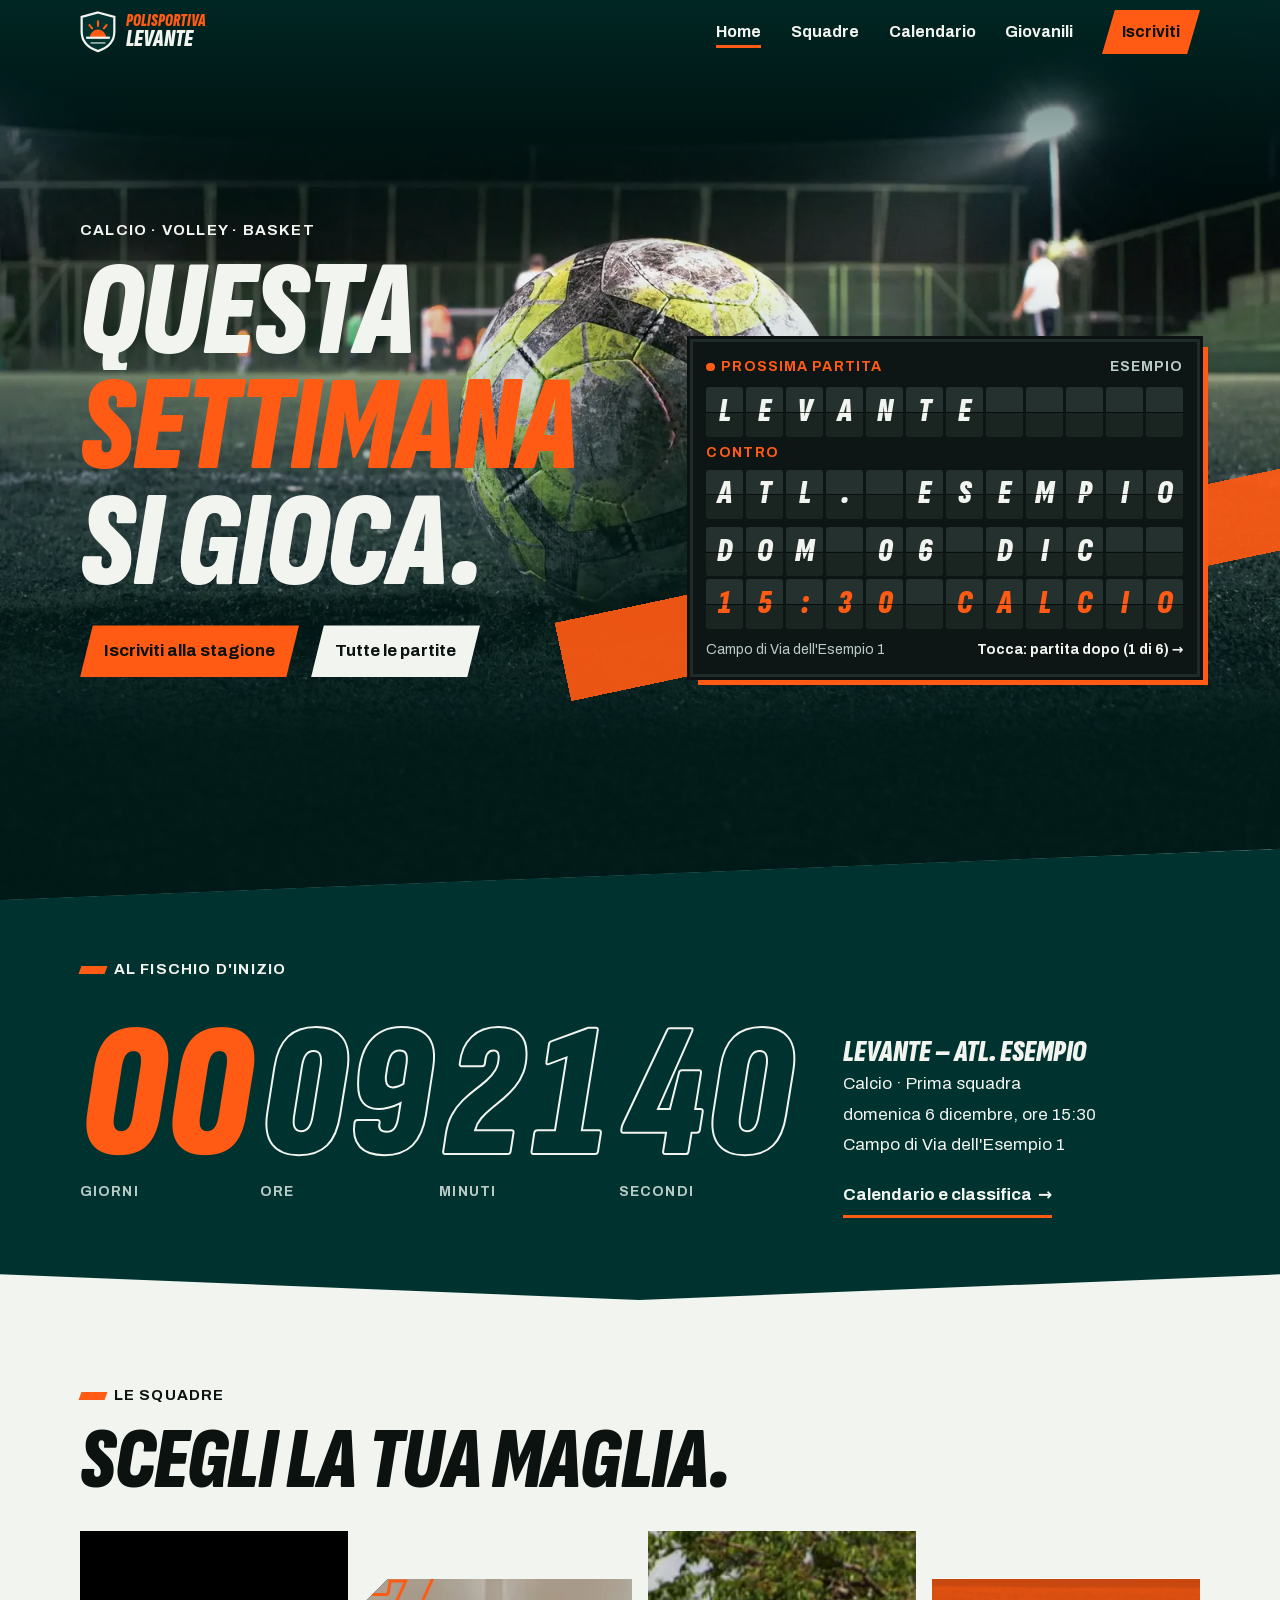
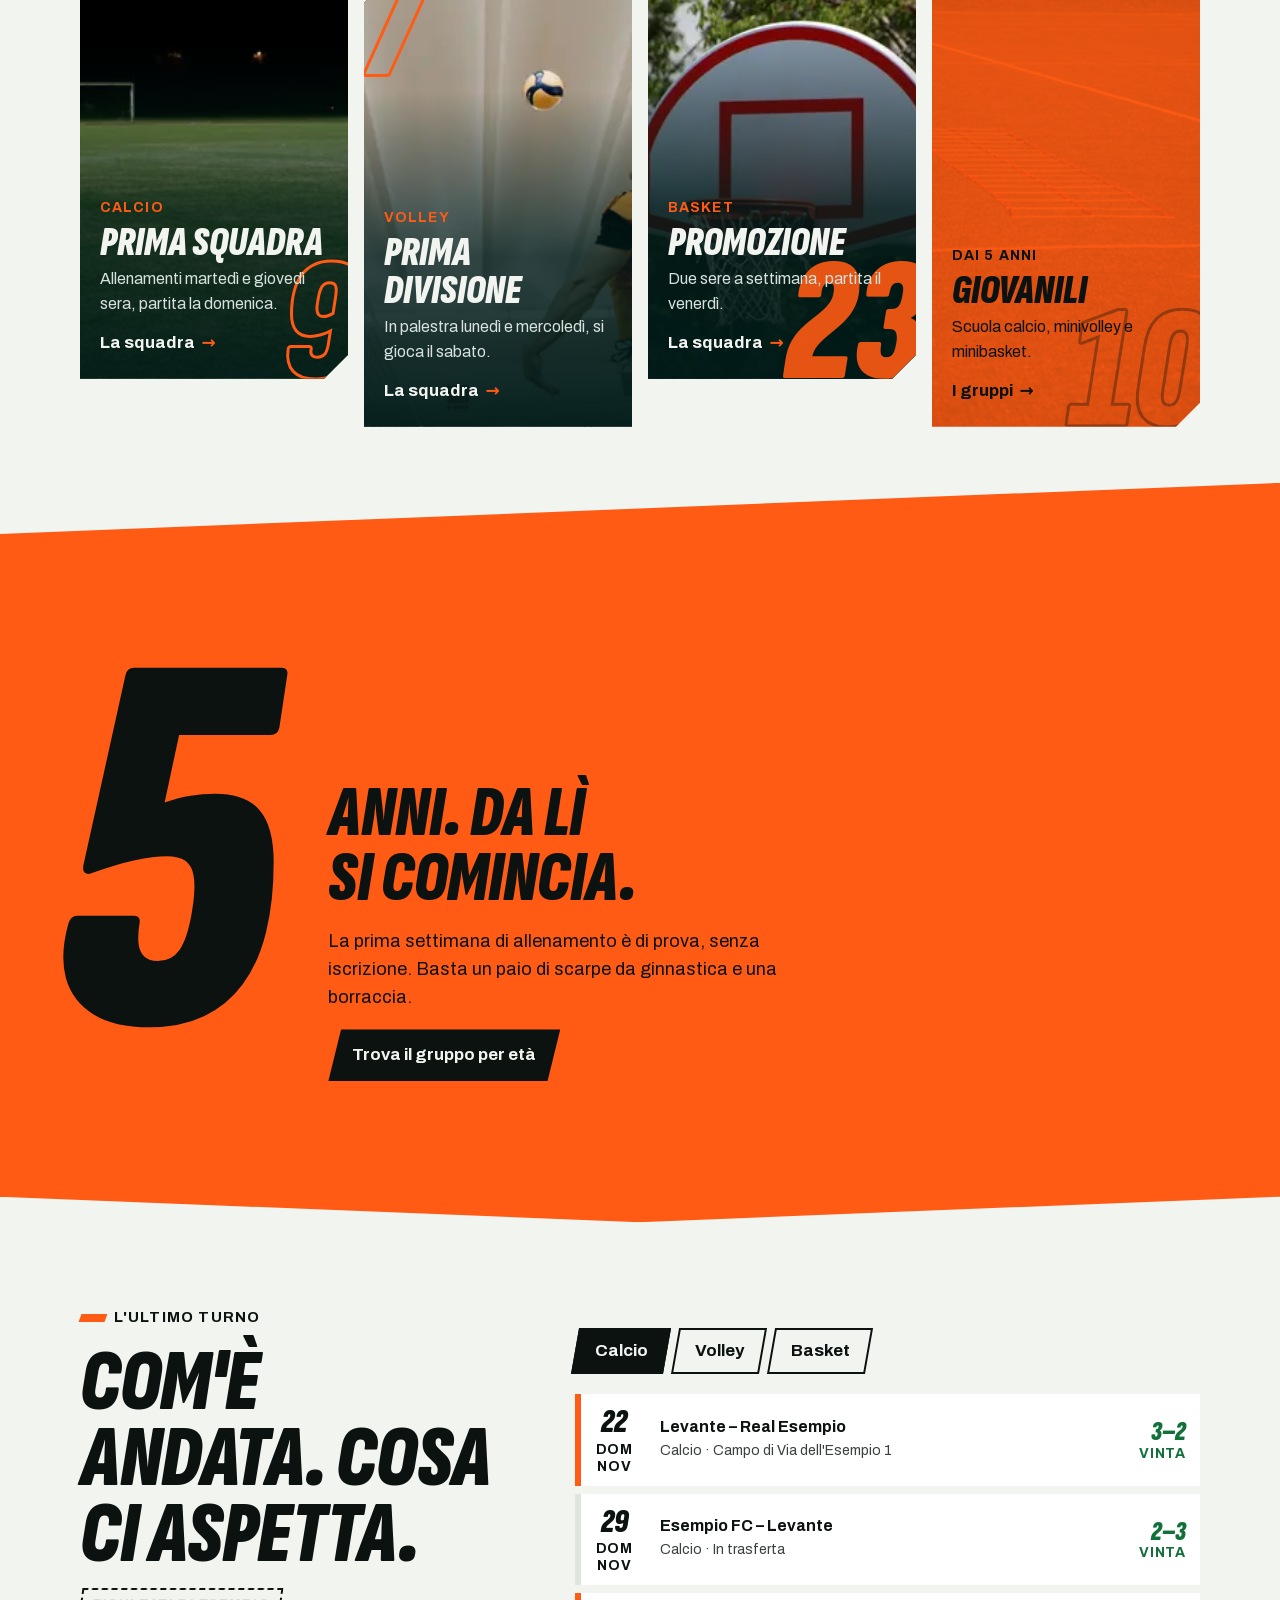
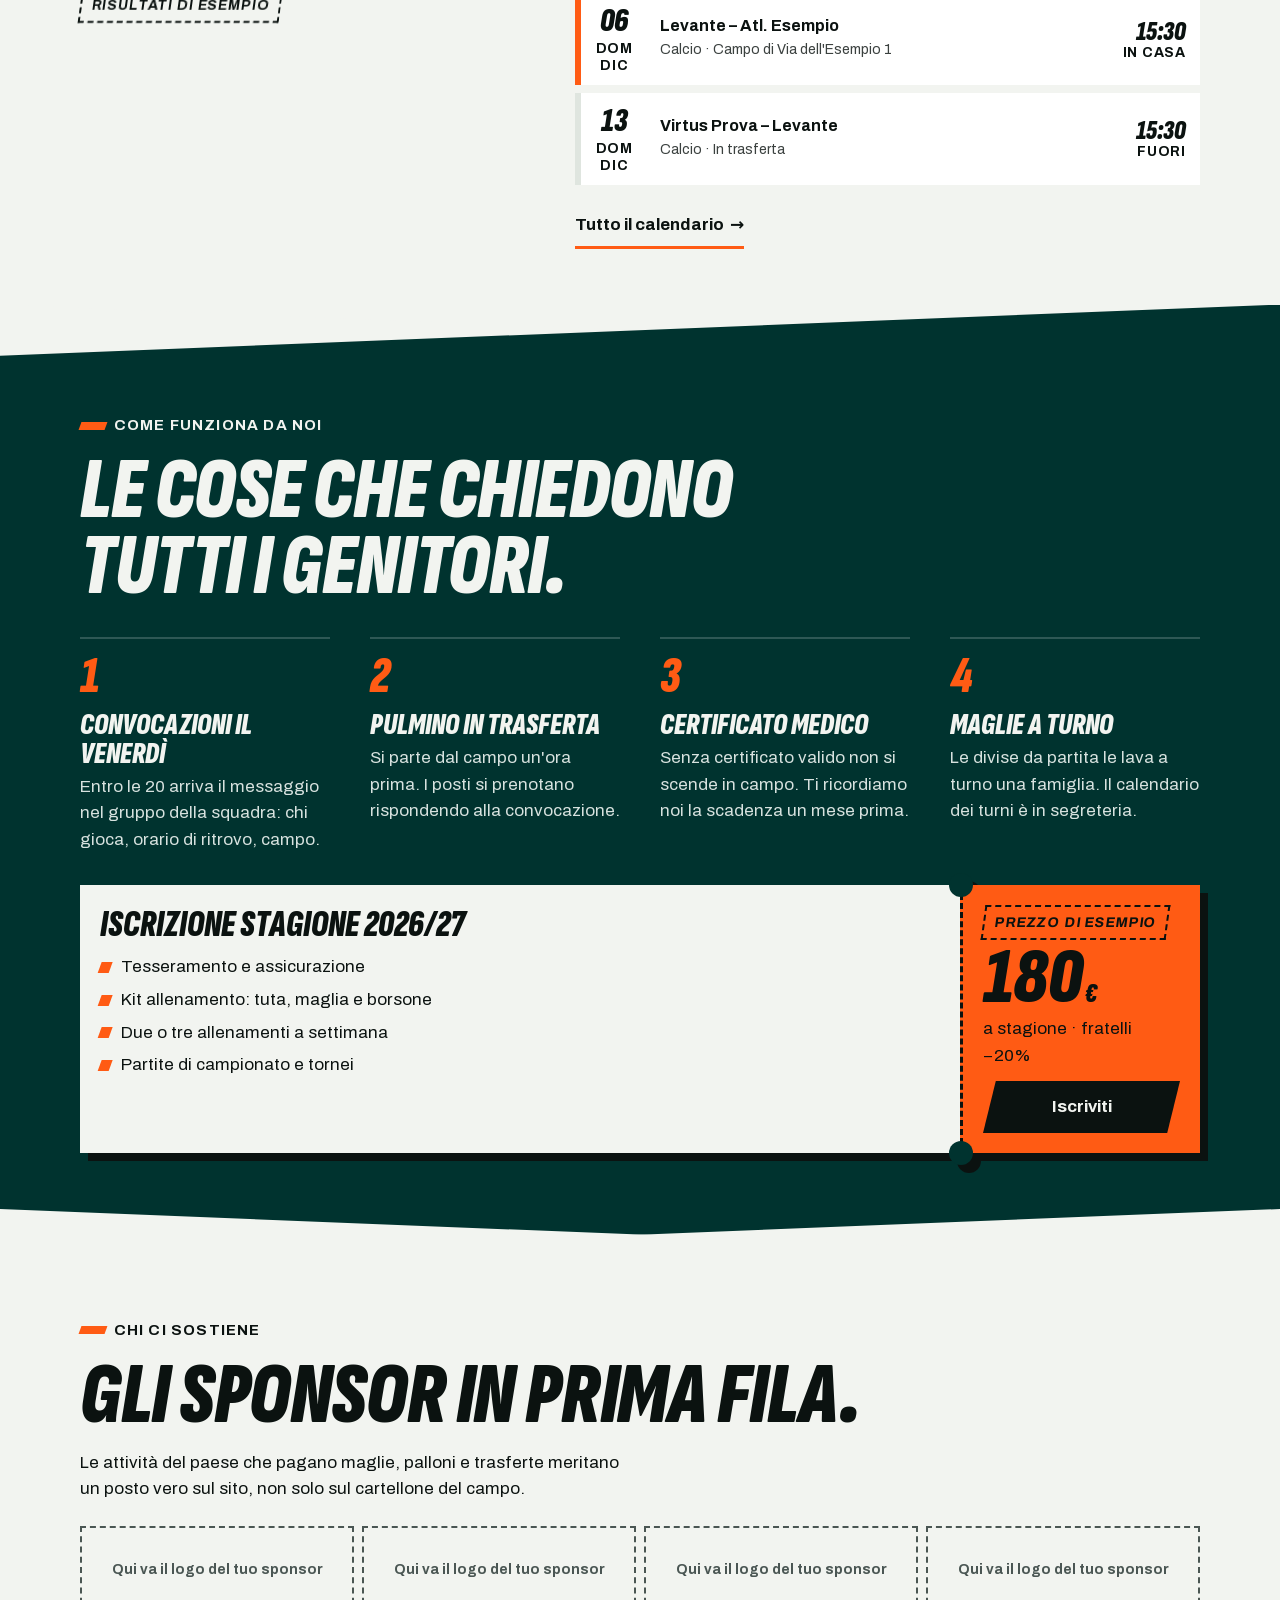
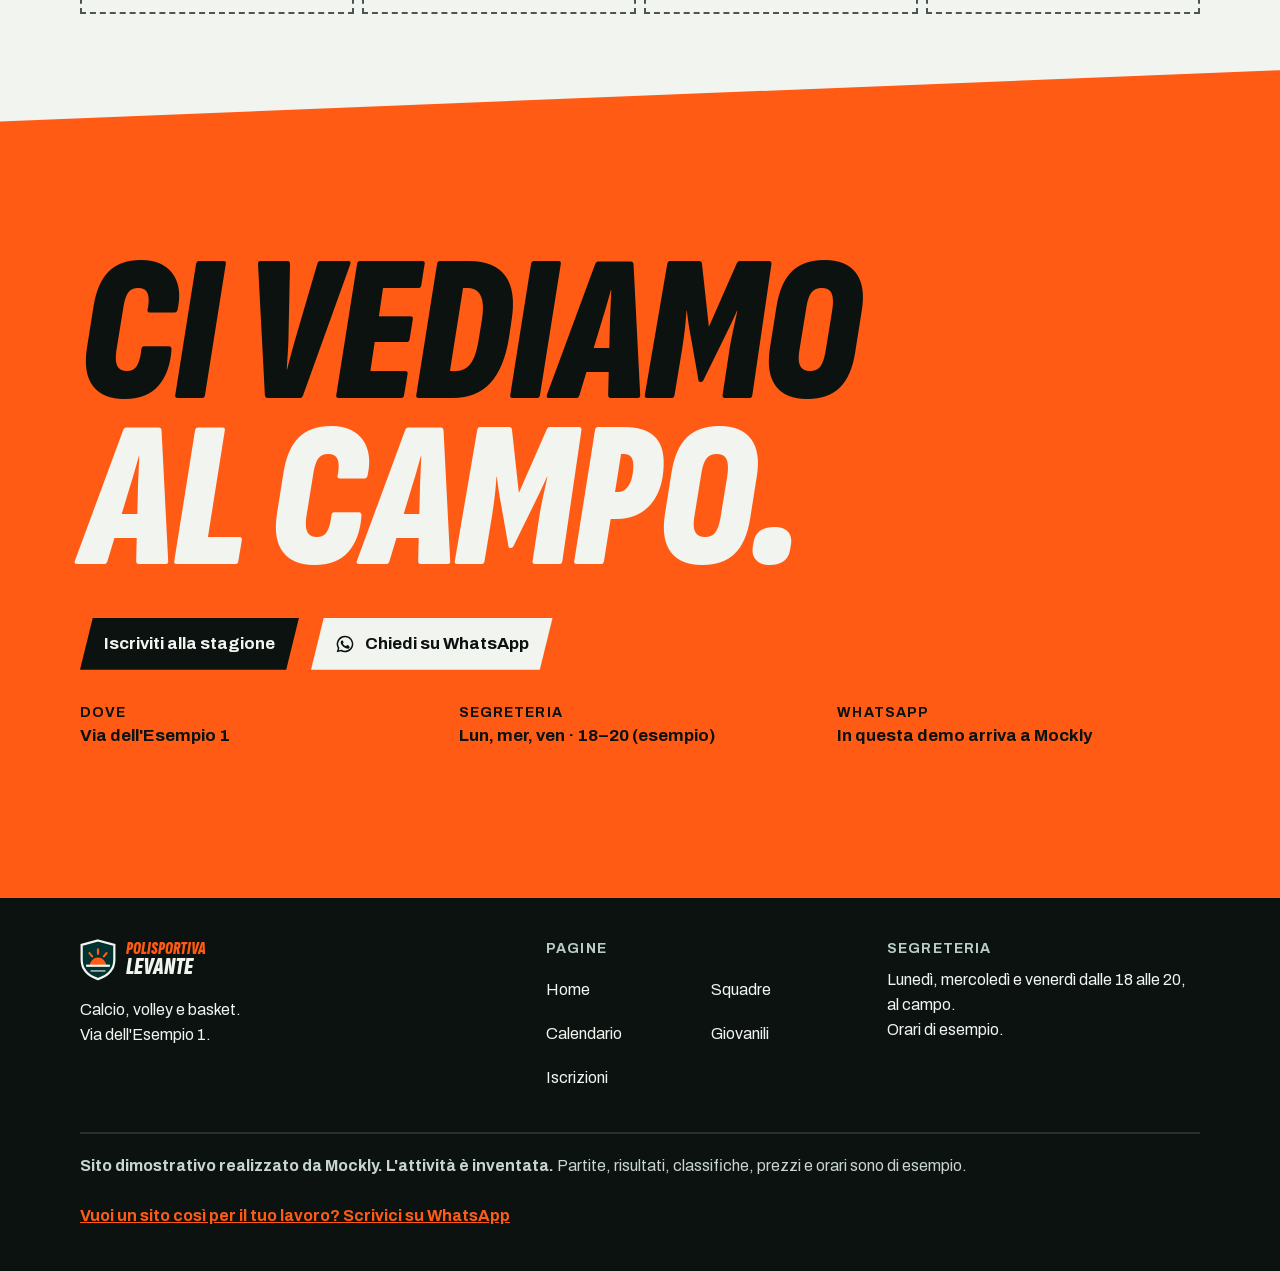
==== index.html @ 9b08e418 "Demo Polisportiva Levante: home, squadre, calendario, giovanili, iscrizioni Tabellone a palette con " ====
<!doctype html>
<html lang="it">
<head>
<meta charset="utf-8">
<meta name="viewport" content="width=device-width, initial-scale=1, viewport-fit=cover">
<title>Polisportiva Levante · Calcio, volley e basket (sito dimostrativo)</title>
<meta name="description" content="Sito dimostrativo di una polisportiva inventata: prossima partita, squadre, calendario, giovanili e iscrizioni online. Realizzato da Mockly.">
<meta name="theme-color" content="#00332f">
<meta property="og:type" content="website">
<meta property="og:locale" content="it_IT">
<meta property="og:site_name" content="Polisportiva Levante (sito dimostrativo)">
<meta property="og:title" content="Polisportiva Levante · Calcio, volley e basket (sito dimostrativo)">
<meta property="og:description" content="Sito dimostrativo di una polisportiva inventata: prossima partita, squadre, calendario, giovanili e iscrizioni online. Realizzato da Mockly.">
<meta property="og:image" content="assets/img/anteprima-social.jpg">
<meta property="og:image:width" content="1200">
<meta property="og:image:height" content="630">
<meta property="og:image:alt" content="Pallone sul campo di sera e il tabellone della prossima partita della Polisportiva Levante, società inventata">
<meta name="twitter:card" content="summary_large_image">
<link rel="icon" href="assets/icons/favicon.svg" type="image/svg+xml">
<link rel="icon" href="assets/icons/favicon-32.png" sizes="32x32" type="image/png">
<link rel="apple-touch-icon" href="assets/icons/apple-touch-icon.png">
<link rel="manifest" href="site.webmanifest">
<link rel="preload" href="assets/fonts/sofia-xcond-italic.woff2" as="font" type="font/woff2" crossorigin>
<link rel="preload" href="assets/fonts/archivo.woff2" as="font" type="font/woff2" crossorigin>
<link rel="preload" as="image" href="assets/img/palla-notte-800.webp" imagesrcset="assets/img/palla-notte-480.webp 480w, assets/img/palla-notte-800.webp 800w, assets/img/palla-notte-1200.webp 1200w, assets/img/palla-notte-1600.webp 1600w" imagesizes="100vw" fetchpriority="high">
<link rel="stylesheet" href="styles.css?v=16">
<script>document.documentElement.classList.add("js")</script>
</head>
<body>
<a class="salta" href="#contenuto">Vai al contenuto</a>
<header class="testata">
  <div class="contenitore testata__riga">
    <a class="marchio" href="index.html" aria-label="Polisportiva Levante, torna alla home"><svg viewBox="0 0 48 56" aria-hidden="true" focusable="false"><path d="M24 2 46 8v20c0 14-10 22-22 26C12 50 2 42 2 28V8Z" fill="#00332f" stroke="#f2f4f0" stroke-width="3"/><path d="M13 36a11 11 0 0 1 22 0Z" fill="#ff5b14"/><path d="M24 14v6M12.5 19l3.6 4.4M35.5 19l-3.6 4.4" stroke="#ff5b14" stroke-width="3" stroke-linecap="round"/><path d="M8 36h32" stroke="#f2f4f0" stroke-width="3"/><path d="M14 43h20" stroke="#f2f4f0" stroke-width="2.5" opacity=".6"/></svg><span><small>Polisportiva</small>Levante</span></a>
    <nav class="nav-pc" aria-label="Principale"><a href="index.html" aria-current="page">Home</a><a href="squadre.html">Squadre</a><a href="calendario.html">Calendario</a><a href="giovanili.html">Giovanili</a><a class="btn btn--arancio" href="iscrizioni.html">Iscriviti</a></nav>
    <button class="btn-menu" type="button" aria-expanded="false" aria-controls="menu">Menu<span aria-hidden="true"><i></i><i></i><i></i></span></button>
  </div>
</header>
<div class="velo" aria-hidden="true"></div>
<div class="menu su-scuro" id="menu" role="dialog" aria-modal="true" aria-label="Menu" aria-hidden="true" inert>
  <div class="menu__testa">
    <span class="marchio" aria-hidden="true"><svg viewBox="0 0 48 56" aria-hidden="true" focusable="false"><path d="M24 2 46 8v20c0 14-10 22-22 26C12 50 2 42 2 28V8Z" fill="#00332f" stroke="#f2f4f0" stroke-width="3"/><path d="M13 36a11 11 0 0 1 22 0Z" fill="#ff5b14"/><path d="M24 14v6M12.5 19l3.6 4.4M35.5 19l-3.6 4.4" stroke="#ff5b14" stroke-width="3" stroke-linecap="round"/><path d="M8 36h32" stroke="#f2f4f0" stroke-width="3"/><path d="M14 43h20" stroke="#f2f4f0" stroke-width="2.5" opacity=".6"/></svg></span>
    <button class="btn-chiudi" type="button" aria-label="Chiudi il menu"><svg viewBox="0 0 24 24" aria-hidden="true"><path d="M5 5l14 14M19 5 5 19" stroke="currentColor" stroke-width="3" stroke-linecap="square"/></svg></button>
  </div>
  <ul class="menu__lista"><li><a href="index.html" aria-current="page"><small>01</small>Home</a></li><li><a href="squadre.html"><small>02</small>Squadre</a></li><li><a href="calendario.html"><small>03</small>Calendario</a></li><li><a href="giovanili.html"><small>04</small>Giovanili</a></li><li><a href="iscrizioni.html"><small>05</small>Iscrizioni</a></li></ul>
  <div class="menu__piede">
    <a class="btn btn--arancio" href="iscrizioni.html">Iscriviti alla stagione</a>
    <p>Segreteria al campo: lun, mer e ven dalle 18 alle 20 (orari di esempio).</p>
  </div>
</div>
<main id="contenuto">
<section class="apertura" aria-labelledby="titolo-home">
  <div class="apertura__foto"><img src="assets/img/palla-notte-800.webp" srcset="assets/img/palla-notte-480.webp 480w, assets/img/palla-notte-800.webp 800w, assets/img/palla-notte-1200.webp 1200w, assets/img/palla-notte-1600.webp 1600w" sizes="100vw" width="1600" height="2400" alt="" fetchpriority="high"></div>
  <div class="apertura__nastro" aria-hidden="true"></div>
  <div class="contenitore apertura__griglia">
    <div>
      <p class="apertura__sport">Calcio · Volley · Basket</p>
      <h1 class="titolo" id="titolo-home"><span class="riga"><span>Questa</span></span><span class="riga"><span>settimana</span></span><span class="riga"><span>si gioca.</span></span></h1>
      <div class="apertura__azioni">
        <a class="btn btn--arancio" href="iscrizioni.html">Iscriviti alla stagione</a>
        <a class="btn btn--chiaro" href="calendario.html">Tutte le partite</a>
      </div>
    </div>
    <div>
      <button class="tabellone" type="button" data-tabellone aria-describedby="tab-aiuto">
        <span class="tabellone__testa"><span class="tabellone__spia">Prossima partita</span><span>Esempio</span></span>
        <span class="tabellone__riga" data-riga aria-hidden="true"></span>
        <span class="tabellone__riga--vs" aria-hidden="true">contro</span>
        <span class="tabellone__riga" data-riga aria-hidden="true"></span>
        <span class="tabellone__riga" data-riga aria-hidden="true" style="margin-top:.5rem"></span>
        <span class="tabellone__riga" data-riga data-arancio aria-hidden="true"></span>
        <span class="tabellone__piede"><span data-luogo>Campo di Via dell'Esempio 1</span><span class="tabellone__tocca" id="tab-aiuto">Tocca: partita dopo (<span data-indice>1 di 6</span>) →</span></span>
        <span class="visually-hidden" data-annuncio aria-live="polite"></span>
      </button>
    </div>
  </div>
</section>

<section class="fascia su-scuro conto" aria-labelledby="titolo-conto">
  <div class="contenitore conto__griglia">
    <div>
      <p class="occhiello entra">Al fischio d'inizio</p>
      <h2 class="visually-hidden" id="titolo-conto">Quanto manca alla partita</h2>
      <div class="conto__numeri entra" data-ritardo="1" data-conto role="timer" aria-live="off">
        <div><strong data-g>00</strong><span>giorni</span></div>
        <div><strong data-h>00</strong><span>ore</span></div>
        <div><strong data-m>00</strong><span>minuti</span></div>
        <div><strong data-s>00</strong><span>secondi</span></div>
      </div>
    </div>
    <div class="conto__dove entra" data-ritardo="2">
      <b data-sfida>Levante</b>
      <span data-sport-nome>Prima squadra</span>
      <span data-quando></span>
      <span data-luogo></span>
      <a class="link-freccia" href="calendario.html" style="margin-top:.75rem;justify-self:start">Calendario e classifica</a>
    </div>
  </div>
</section>

<section class="fascia fascia--al-contrario su-gesso" aria-labelledby="titolo-squadre">
  <div class="contenitore">
    <p class="occhiello entra">Le squadre</p>
    <h2 class="titolo h-sezione entra" id="titolo-squadre" data-ritardo="1">Scegli la tua maglia.</h2>
    <ul class="maglie">
      <li class="entra"><a class="maglia" href="squadre.html#calcio"><img src="assets/img/campo-notte-800.webp" srcset="assets/img/campo-notte-480.webp 480w, assets/img/campo-notte-800.webp 800w" sizes="(min-width: 64em) 25vw, (min-width: 48em) 50vw, 100vw" width="800" height="450" alt="" loading="lazy" decoding="async"><span class="maglia__numero" aria-hidden="true">9</span><span class="maglia__testo"><span class="maglia__sport">Calcio</span><h3>Prima squadra</h3><p>Allenamenti martedì e giovedì sera, partita la domenica.</p><span class="maglia__vai">La squadra</span></span></a></li>
      <li class="entra" data-ritardo="1"><a class="maglia" href="squadre.html#volley"><img src="assets/img/volley-800.webp" srcset="assets/img/volley-480.webp 480w, assets/img/volley-800.webp 800w" sizes="(min-width: 64em) 25vw, (min-width: 48em) 50vw, 100vw" width="800" height="534" alt="" loading="lazy" decoding="async"><span class="maglia__numero" aria-hidden="true">7</span><span class="maglia__testo"><span class="maglia__sport">Volley</span><h3>Prima divisione</h3><p>In palestra lunedì e mercoledì, si gioca il sabato.</p><span class="maglia__vai">La squadra</span></span></a></li>
      <li class="entra" data-ritardo="2"><a class="maglia" href="squadre.html#basket"><img src="assets/img/basket-800.webp" srcset="assets/img/basket-480.webp 480w, assets/img/basket-800.webp 800w" sizes="(min-width: 64em) 25vw, (min-width: 48em) 50vw, 100vw" width="800" height="534" alt="" loading="lazy" decoding="async"><span class="maglia__numero" aria-hidden="true">23</span><span class="maglia__testo"><span class="maglia__sport">Basket</span><h3>Promozione</h3><p>Due sere a settimana, partita il venerdì.</p><span class="maglia__vai">La squadra</span></span></a></li>
      <li class="entra" data-ritardo="3"><a class="maglia" href="giovanili.html"><img src="assets/img/coni-800.webp" srcset="assets/img/coni-480.webp 480w, assets/img/coni-800.webp 800w" sizes="(min-width: 64em) 25vw, (min-width: 48em) 50vw, 100vw" width="800" height="534" alt="" loading="lazy" decoding="async"><span class="maglia__numero" aria-hidden="true">10</span><span class="maglia__testo"><span class="maglia__sport">Dai 5 anni</span><h3>Giovanili</h3><p>Scuola calcio, minivolley e minibasket.</p><span class="maglia__vai">I gruppi</span></span></a></li>
    </ul>
  </div>
</section>

<section class="fascia su-arancio vuota" aria-labelledby="titolo-cinque">
  <div class="contenitore vuota__griglia">
    <p class="vuota__numero entra" aria-hidden="true">5</p>
    <div>
      <h2 class="vuota__testo entra" id="titolo-cinque" data-ritardo="1">Anni. Da lì si comincia.</h2>
      <p class="entra" data-ritardo="2" style="max-width:30rem;margin-top:1rem;font-size:1.125rem">La prima settimana di allenamento è di prova, senza iscrizione. Basta un paio di scarpe da ginnastica e una borraccia.</p>
      <a class="btn btn--scuro entra" data-ritardo="3" href="giovanili.html">Trova il gruppo per età</a>
    </div>
  </div>
</section>

<section class="fascia fascia--al-contrario su-gesso" aria-labelledby="titolo-turno" data-turno>
  <div class="contenitore turno__griglia">
    <div>
      <p class="occhiello entra">L'ultimo turno</p>
      <h2 class="titolo h-sezione entra" id="titolo-turno" data-ritardo="1">Com'è andata. Cosa ci aspetta.</h2>
      <p class="entra" data-ritardo="2" style="margin-top:1rem"><span class="esempio">Risultati di esempio</span></p>
    </div>
    <div>
      <div class="schede" role="group" aria-label="Scegli lo sport">
        <button class="scheda" type="button" data-sport="calcio" aria-pressed="true"><span>Calcio</span></button>
        <button class="scheda" type="button" data-sport="volley" aria-pressed="false"><span>Volley</span></button>
        <button class="scheda" type="button" data-sport="basket" aria-pressed="false"><span>Basket</span></button>
      </div>
      <ul class="partite" aria-live="polite"></ul>
      <a class="link-freccia" href="calendario.html" data-turno-link style="margin-top:1.25rem">Tutto il calendario</a>
    </div>
  </div>
</section>

<section class="fascia su-scuro" aria-labelledby="titolo-noi">
  <div class="contenitore">
    <p class="occhiello entra">Come funziona da noi</p>
    <h2 class="titolo h-sezione entra" id="titolo-noi" data-ritardo="1">Le cose che chiedono tutti i genitori.</h2>
    <ol class="lavagna">
      <li class="entra"><h3>Convocazioni il venerdì</h3><p>Entro le 20 arriva il messaggio nel gruppo della squadra: chi gioca, orario di ritrovo, campo.</p></li>
      <li class="entra" data-ritardo="1"><h3>Pulmino in trasferta</h3><p>Si parte dal campo un'ora prima. I posti si prenotano rispondendo alla convocazione.</p></li>
      <li class="entra" data-ritardo="2"><h3>Certificato medico</h3><p>Senza certificato valido non si scende in campo. Ti ricordiamo noi la scadenza un mese prima.</p></li>
      <li class="entra" data-ritardo="3"><h3>Maglie a turno</h3><p>Le divise da partita le lava a turno una famiglia. Il calendario dei turni è in segreteria.</p></li>
    </ol>
    <div class="biglietto entra">
      <div class="biglietto__corpo">
        <h3>Iscrizione stagione <span data-stagione>2026/27</span></h3>
        <ul>
          <li>Tesseramento e assicurazione</li>
          <li>Kit allenamento: tuta, maglia e borsone</li>
          <li>Due o tre allenamenti a settimana</li>
          <li>Partite di campionato e tornei</li>
        </ul>
      </div>
      <div class="biglietto__matrice">
        <span class="esempio" style="justify-self:start">Prezzo di esempio</span>
        <span class="biglietto__prezzo">180<small> €</small></span>
        <span>a stagione · fratelli −20%</span>
        <a class="btn btn--scuro" href="iscrizioni.html" style="margin-top:.5rem">Iscriviti</a>
      </div>
    </div>
  </div>
</section>

<section class="fascia fascia--al-contrario su-gesso" aria-labelledby="titolo-sponsor">
  <div class="contenitore">
    <p class="occhiello entra">Chi ci sostiene</p>
    <h2 class="titolo h-sezione entra" id="titolo-sponsor" data-ritardo="1">Gli sponsor in prima fila.</h2>
    <p class="entra" data-ritardo="2" style="max-width:34rem;margin-top:1rem">Le attività del paese che pagano maglie, palloni e trasferte meritano un posto vero sul sito, non solo sul cartellone del campo.</p>
    <div class="sponsor entra" data-ritardo="3">
      <div>Qui va il logo del tuo sponsor</div><div>Qui va il logo del tuo sponsor</div><div>Qui va il logo del tuo sponsor</div><div>Qui va il logo del tuo sponsor</div>
    </div>
  </div>
</section>

<section class="fascia fascia--fine su-arancio finale" aria-labelledby="titolo-finale">

  <div class="contenitore">
    <h2 class="titolo finale__titolo entra" id="titolo-finale"><span>Ci vediamo</span><span>al campo.</span></h2>
    <div class="entra" data-ritardo="1" style="margin-top:2rem;display:flex;flex-wrap:wrap;gap:.75rem">
      <a class="btn btn--scuro" href="iscrizioni.html">Iscriviti alla stagione</a>
      <a class="btn btn--chiaro" data-wa-testo="Ciao, ho visto il sito di prova della Polisportiva Levante (demo Mockly) e vorrei qualche informazione." href="https://wa.me/393517578080"><svg viewBox="0 0 24 24" aria-hidden="true" focusable="false"><path fill="currentColor" d="M12 2a10 10 0 0 0-8.6 15.1L2 22l5-1.3A10 10 0 1 0 12 2Zm0 18.2a8.2 8.2 0 0 1-4.2-1.2l-.3-.2-3 .8.8-2.9-.2-.3A8.2 8.2 0 1 1 12 20.2Zm4.5-6.1c-.2-.1-1.5-.7-1.7-.8-.2-.1-.4-.1-.6.1l-.8 1c-.1.2-.3.2-.5.1a6.7 6.7 0 0 1-3.3-2.9c-.3-.4.2-.4.7-1.3.1-.2 0-.3 0-.4l-.8-1.8c-.2-.5-.4-.4-.6-.4h-.5a1 1 0 0 0-.7.3 3 3 0 0 0-.9 2.2 5.2 5.2 0 0 0 1.1 2.7 11.8 11.8 0 0 0 4.5 4c1.7.7 2.4.8 3.2.7.5-.1 1.5-.6 1.8-1.2.2-.6.2-1.1.1-1.2l-.4-.2Z"/></svg>Chiedi su WhatsApp</a>
    </div>
    <dl class="finale__info entra" data-ritardo="2">
      <div><dt>Dove</dt><dd>Via dell'Esempio 1</dd></div>
      <div><dt>Segreteria</dt><dd>Lun, mer, ven · 18–20 (esempio)</dd></div>
      <div><dt>WhatsApp</dt><dd>In questa demo arriva a Mockly</dd></div>
    </dl>
  </div>
</section>
</main>
<div class="barra">
  <a class="barra__partita" href="calendario.html"><small data-barra-fra>Prossima partita</small><strong data-barra-partita>Calendario</strong></a>
  <a class="btn btn--arancio" href="iscrizioni.html">Iscriviti</a>
</div>
<footer class="piede">
  <div class="contenitore">
    <div class="piede__griglia">
      <div>
        <span class="marchio"><svg viewBox="0 0 48 56" aria-hidden="true" focusable="false"><path d="M24 2 46 8v20c0 14-10 22-22 26C12 50 2 42 2 28V8Z" fill="#00332f" stroke="#f2f4f0" stroke-width="3"/><path d="M13 36a11 11 0 0 1 22 0Z" fill="#ff5b14"/><path d="M24 14v6M12.5 19l3.6 4.4M35.5 19l-3.6 4.4" stroke="#ff5b14" stroke-width="3" stroke-linecap="round"/><path d="M8 36h32" stroke="#f2f4f0" stroke-width="3"/><path d="M14 43h20" stroke="#f2f4f0" stroke-width="2.5" opacity=".6"/></svg><span><small>Polisportiva</small>Levante</span></span>
        <p style="margin-top:1rem">Calcio, volley e basket.<br>Via dell'Esempio 1.</p>
      </div>
      <nav aria-label="Pagine del sito"><h2>Pagine</h2><ul class="piede__lista"><li><a href="index.html">Home</a></li><li><a href="squadre.html">Squadre</a></li><li><a href="calendario.html">Calendario</a></li><li><a href="giovanili.html">Giovanili</a></li><li><a href="iscrizioni.html">Iscrizioni</a></li></ul></nav>
      <div><h2>Segreteria</h2><p>Lunedì, mercoledì e venerdì dalle 18 alle 20, al campo.<br>Orari di esempio.</p></div>
    </div>
    <div class="piede__demo">
      <p><strong>Sito dimostrativo realizzato da Mockly. L'attività è inventata.</strong> Partite, risultati, classifiche, prezzi e orari sono di esempio.</p>
      <a data-wa-testo="Ciao Mockly, ho visto la demo della Polisportiva Levante. Vorrei un sito così per la mia società." href="https://wa.me/393517578080">Vuoi un sito così per il tuo lavoro? Scrivici su WhatsApp</a>
    </div>
  </div>
</footer>
<script src="script.js?v=16" defer></script>
</body>
</html>
---- styles.css ----
/* Polisportiva Levante — demo Mockly
   Idea: giornata di partita, grafica da tabellone. Diagonali, colori pieni, numeri da maglia. */

@font-face {
  font-family: "Sofia Sans XC";
  src: url("assets/fonts/sofia-xcond-italic.woff2") format("woff2");
  font-style: italic;
  font-weight: 700 900;
  font-display: swap;
}
@font-face {
  font-family: "Archivo";
  src: url("assets/fonts/archivo.woff2") format("woff2");
  font-style: normal;
  font-weight: 400 700;
  font-display: swap;
}

:root {
  --arancio: #ff5b14;
  --arancio-scuro: #c23d00;
  --petrolio: #00332f;
  --petrolio-2: #004a44;
  --petrolio-3: #0a5c55;
  --gesso: #f2f4f0;
  --gesso-2: #dfe5df;
  --inchiostro: #0b1210;
  --grigio: #4a5653;
  --display: "Sofia Sans XC", "Arial Narrow", sans-serif;
  --testo: "Archivo", system-ui, sans-serif;
  --pendenza: 5vw;
  --margine: clamp(1rem, 4.5vw, 3rem);
  --max: 76rem;
  --ombra-dura: 6px 6px 0 var(--inchiostro);
  --barra: 4.5rem;
}

*,
*::before,
*::after { box-sizing: border-box; }

html {
  -webkit-text-size-adjust: 100%;
  scroll-padding-top: 5rem;
  background: var(--petrolio);
}
html.is-locked { overflow: hidden; }

body {
  margin: 0;
  font-family: var(--testo);
  font-size: 1.0625rem;
  line-height: 1.55;
  color: var(--inchiostro);
  background: var(--gesso);
  overflow-x: clip;
  padding-bottom: var(--barra);
}

[hidden] { display: none !important; }
img { display: block; max-width: 100%; height: auto; }
a { color: inherit; }
button, input, select, textarea { font: inherit; color: inherit; }
p { margin: 0 0 1em; }
h1, h2, h3 { margin: 0; }

:focus-visible {
  outline: 3px solid var(--arancio);
  outline-offset: 3px;
}
.su-scuro :focus-visible,
.su-arancio :focus-visible { outline-color: var(--gesso); }

.visually-hidden {
  position: absolute !important;
  width: 1px; height: 1px;
  overflow: hidden; clip: rect(0 0 0 0);
  white-space: nowrap;
}
.salta {
  position: absolute; left: 1rem; top: -4rem; z-index: 100;
  background: var(--arancio); color: var(--inchiostro);
  padding: .75rem 1rem; font-weight: 700; text-decoration: none;
}
.salta:focus { top: 1rem; }

.contenitore {
  width: 100%;
  max-width: var(--max);
  margin-inline: auto;
  padding-inline: var(--margine);
}

/* ---------- Titoli ---------- */
.titolo,
.h-display {
  font-family: var(--display);
  font-style: italic;
  font-weight: 900;
  text-transform: uppercase;
  line-height: .86;
  letter-spacing: -.005em;
  text-wrap: balance;
}
.h-display { font-size: clamp(3rem, 13vw, 7.5rem); }
.h-sezione { font-size: clamp(2.6rem, 11vw, 5.5rem); }
.occhiello {
  display: inline-flex; align-items: center; gap: .5rem;
  font-weight: 700; font-size: .9375rem;
  text-transform: uppercase; letter-spacing: .08em;
  margin-bottom: 1rem;
}
.occhiello::before {
  content: ""; width: 1.6rem; height: .5rem;
  background: var(--arancio);
  transform: skewX(-20deg);
}
.su-arancio .occhiello::before { background: var(--inchiostro); }
.esempio {
  display: inline-block;
  font-size: .875rem; font-weight: 700;
  text-transform: uppercase; letter-spacing: .06em;
  padding: .3rem .6rem;
  border: 2px dashed currentColor;
  transform: skewX(-8deg);
}

/* ---------- Bottoni ---------- */
.btn {
  display: inline-flex; align-items: center; justify-content: center; gap: .6rem;
  min-height: 3.25rem;
  padding: .75rem 1.5rem;
  font-weight: 700; font-size: 1.0625rem;
  text-decoration: none;
  border: 0; border-radius: 0;
  cursor: pointer;
  clip-path: polygon(.8rem 0, 100% 0, calc(100% - .8rem) 100%, 0 100%);
  transition: transform .12s ease, background-color .12s ease;
  -webkit-tap-highlight-color: transparent;
  touch-action: manipulation;
}
.btn:active { transform: scale(.96); }
.btn--arancio { background: var(--arancio); color: var(--inchiostro); }
.btn--arancio:hover { background: #ff7638; }
.btn--scuro { background: var(--inchiostro); color: var(--gesso); }
.btn--scuro:hover { background: var(--petrolio); }
.btn--chiaro { background: var(--gesso); color: var(--inchiostro); }
.btn--chiaro:hover { background: #fff; }
.btn svg { width: 1.25rem; height: 1.25rem; flex: none; }
.btn[aria-busy="true"] { opacity: .75; cursor: progress; }

.link-freccia {
  display: inline-flex; align-items: center; gap: .4rem;
  min-height: 2.75rem;
  font-weight: 700; text-decoration: none;
  border-bottom: 3px solid var(--arancio);
}
.link-freccia::after { content: "→"; transition: transform .15s ease; }
.link-freccia:hover::after { transform: translateX(4px); }

/* ---------- Intestazione ---------- */
.testata {
  position: fixed; inset: 0 0 auto 0; z-index: 50;
  color: var(--gesso);
  transition: background-color .2s ease, transform .25s ease;
}
.testata.is-pieno { background: var(--petrolio); box-shadow: 0 2px 0 rgba(0,0,0,.25); }
.testata__riga {
  display: flex; align-items: center; justify-content: space-between; gap: 1rem;
  height: 4rem;
}
.marchio {
  display: flex; align-items: center; gap: .6rem;
  min-height: 2.75rem;
  text-decoration: none;
  font-family: var(--display); font-style: italic; font-weight: 900;
  font-size: 1.45rem; line-height: .9; text-transform: uppercase;
}
.marchio svg { width: 2.25rem; height: 2.6rem; flex: none; }
.marchio small { display: block; font-size: .72em; color: var(--arancio); }
.nav-pc { display: none; }
.btn-menu {
  display: inline-flex; align-items: center; gap: .55rem;
  min-width: 2.75rem; min-height: 2.75rem;
  padding: 0 .9rem;
  background: var(--arancio); color: var(--inchiostro);
  border: 0; font-weight: 700; text-transform: uppercase; font-size: .9375rem;
  clip-path: polygon(.5rem 0, 100% 0, calc(100% - .5rem) 100%, 0 100%);
  cursor: pointer;
  touch-action: manipulation;
}
.btn-menu:active { transform: scale(.95); }
.btn-menu span[aria-hidden] {
  display: grid; gap: 4px; width: 1.2rem;
}
.btn-menu span[aria-hidden] i { display: block; height: 2px; background: currentColor; }

.velo {
  position: fixed; inset: 0; z-index: 55;
  background: rgba(11,18,16,.7);
  opacity: 0; visibility: hidden;
  touch-action: none;
  transition: opacity .25s ease, visibility 0s linear .25s;
}
.velo.is-aperto { opacity: 1; visibility: visible; transition: opacity .25s ease, visibility 0s; }
.menu {
  position: fixed; inset: 0 0 0 auto; z-index: 60;
  width: min(28rem, calc(100% - 3.25rem));
  padding-inline: 1.25rem;
  display: grid; grid-template-rows: auto 1fr auto;
  background: var(--petrolio);
  color: var(--gesso);
  overflow-y: auto; overscroll-behavior: contain;
  visibility: hidden;
  clip-path: polygon(100% 0, 100% 0, 100% 100%, 100% 100%);
  transition: clip-path .32s cubic-bezier(.7,0,.2,1), visibility 0s linear .32s;
}
.menu.is-aperto {
  visibility: visible;
  clip-path: polygon(0 0, 100% 0, 100% 100%, 0 100%);
  transition: clip-path .32s cubic-bezier(.7,0,.2,1), visibility 0s;
}
.menu .contenitore { padding-inline: 0; }
.menu__testa { display: flex; justify-content: space-between; align-items: center; height: 4rem; }
.btn-chiudi {
  width: 3rem; height: 3rem; display: grid; place-items: center;
  background: var(--gesso); color: var(--inchiostro); border: 0; cursor: pointer;
}
.btn-chiudi svg { width: 1.4rem; height: 1.4rem; }
.menu__lista { list-style: none; margin: 0; padding: 1rem 0; align-self: center; }
.menu__lista li { overflow: hidden; }
.menu__lista a {
  display: flex; align-items: baseline; gap: 1rem;
  min-height: 3.5rem; padding: .25rem 0;
  font-family: var(--display); font-style: italic; font-weight: 900;
  font-size: clamp(2.8rem, 13vw, 4.5rem); line-height: 1;
  text-transform: uppercase; text-decoration: none;
  transform: translateY(105%);
  transition: transform .4s cubic-bezier(.2,.8,.2,1), color .12s;
}
.menu.is-aperto .menu__lista a { transform: none; }
.menu.is-aperto .menu__lista li:nth-child(2) a { transition-delay: .04s; }
.menu.is-aperto .menu__lista li:nth-child(3) a { transition-delay: .08s; }
.menu.is-aperto .menu__lista li:nth-child(4) a { transition-delay: .12s; }
.menu.is-aperto .menu__lista li:nth-child(5) a { transition-delay: .16s; }
.menu.is-aperto .menu__lista li:nth-child(6) a { transition-delay: .2s; }
.menu__lista a small { font-family: var(--testo); font-style: normal; font-weight: 700; font-size: .9rem; color: var(--arancio); min-width: 1.6rem; }
.menu__lista a[aria-current="page"] { color: var(--arancio); }
.menu__lista a:hover { color: var(--arancio); }
.menu__piede { padding-block: 1.25rem 2rem; border-top: 2px solid var(--petrolio-3); }
.menu__piede p { font-size: .9375rem; color: #b9cbc7; margin: .75rem 0 0; }

/* ---------- Barra del pollice ---------- */
.barra {
  position: fixed; inset: auto 0 0 0; z-index: 40;
  display: grid; grid-template-columns: 1fr auto;
  align-items: stretch;
  height: var(--barra);
  padding-bottom: env(safe-area-inset-bottom);
  background: var(--inchiostro);
  color: var(--gesso);
}
.barra__partita {
  display: flex; flex-direction: column; justify-content: center;
  padding: 0 1rem; min-width: 0;
  text-decoration: none; line-height: 1.15;
}
.barra__partita small { white-space: nowrap; overflow: hidden; text-overflow: ellipsis; font-size: .875rem; text-transform: uppercase; letter-spacing: .06em; color: #b9cbc7; }
.barra__partita strong {
  font-family: var(--display); font-style: italic; font-weight: 900;
  font-size: 1.45rem; text-transform: uppercase;
  white-space: nowrap; overflow: hidden; text-overflow: ellipsis;
}
.barra .btn { height: 100%; min-height: 0; clip-path: polygon(1rem 0, 100% 0, 100% 100%, 0 100%); padding-inline: 1.6rem 1.25rem; }

/* ---------- Sezioni con diagonali ---------- */
.fascia {
  position: relative;
  padding-block: calc(var(--pendenza) + 3.5rem);
  margin-top: calc(var(--pendenza) * -1);
  clip-path: polygon(0 var(--pendenza), 100% 0, 100% calc(100% - var(--pendenza)), 0 100%);
}
.fascia--al-contrario { clip-path: polygon(0 0, 100% var(--pendenza), 100% 100%, 0 calc(100% - var(--pendenza))); }
.fascia--fine { clip-path: polygon(0 var(--pendenza), 100% 0, 100% 100%, 0 100%); }
.su-scuro { background: var(--petrolio); color: var(--gesso); }
.su-nero { background: var(--inchiostro); color: var(--gesso); }
.su-arancio { background: var(--arancio); color: var(--inchiostro); }
.su-gesso { background: var(--gesso); color: var(--inchiostro); }

/* ---------- Ingressi in diagonale ---------- */
.js .entra {
  opacity: 0;
  transform: translate3d(-1.5rem, 2.5rem, 0) skewY(-4deg);
  transition: opacity .55s ease, transform .7s cubic-bezier(.2,.8,.2,1);
}
.js .entra.is-dentro { opacity: 1; transform: none; }
.entra[data-ritardo="1"] { transition-delay: .08s; }
.entra[data-ritardo="2"] { transition-delay: .16s; }
.entra[data-ritardo="3"] { transition-delay: .24s; }

/* ---------- Prima schermata (home) ---------- */
.apertura {
  position: relative;
  min-height: 100svh;
  display: grid;
  align-content: end;
  padding: 5.5rem 0 calc(var(--pendenza) + var(--barra) + 1.25rem);
  color: var(--gesso);
  background: var(--petrolio);
  clip-path: polygon(0 0, 100% 0, 100% calc(100% - var(--pendenza)), 0 100%);
  isolation: isolate;
}
.apertura__foto { position: absolute; inset: 0; z-index: -2; }
.apertura__foto img {
  width: 100%; height: 100%; object-fit: cover; object-position: 50% 58%;
}
.apertura::before {
  content: ""; position: absolute; inset: 0; z-index: -1;
  background:
    linear-gradient(180deg, rgba(0,51,47,.75) 0%, rgba(0,51,47,.05) 30%, rgba(0,51,47,.35) 55%, rgba(0,26,24,.96) 82%);
}
.apertura__nastro {
  position: absolute; z-index: -1;
  left: -10%; right: -10%; top: 16%;
  height: 4.5rem;
  background: var(--arancio);
  transform: rotate(-12deg) scaleX(0);
  transform-origin: left center;
  animation: nastro .7s .15s cubic-bezier(.7,0,.2,1) forwards;
  opacity: .92;
}
@keyframes nastro { to { transform: rotate(-12deg) scaleX(1); } }
.apertura h1 {
  font-size: clamp(3.3rem, 17.5vw, 11rem);
  margin-bottom: 1.25rem;
}
.apertura h1 .riga { display: block; overflow: hidden; padding-right: .1em; }
.apertura h1 .riga > span {
  display: inline-block;
  transform: translate3d(-.3em, 105%, 0) skewY(-8deg);
  animation: riga .75s cubic-bezier(.2,.8,.2,1) forwards;
}
.apertura h1 .riga:nth-child(2) > span { animation-delay: .1s; color: var(--arancio); }
@keyframes riga { to { transform: none; } }
.apertura__sport {
  font-weight: 700; text-transform: uppercase; letter-spacing: .08em; font-size: .9375rem;
  margin-bottom: .75rem;
}
.apertura__azioni { display: none; flex-wrap: wrap; gap: .75rem; margin-top: 1.5rem; }

/* ---------- Tabellone a palette (animazione firma) ---------- */
.tabellone {
  --celle: 12;
  position: relative;
  width: 100%; max-width: 34rem;
  padding: .85rem;
  background: #0d1614;
  border: 3px solid #1f2b28;
  box-shadow: 0 0 0 3px var(--inchiostro), 8px 8px 0 var(--arancio);
  cursor: pointer;
  text-align: left;
  color: var(--gesso);
  -webkit-tap-highlight-color: transparent;
}
.tabellone:active { transform: translate(2px, 2px); box-shadow: 0 0 0 3px var(--inchiostro), 6px 6px 0 var(--arancio); }
.tabellone__testa {
  display: flex; justify-content: space-between; align-items: center; gap: .5rem;
  margin-bottom: .6rem;
  font-size: .875rem; font-weight: 700; text-transform: uppercase; letter-spacing: .08em;
  color: #b9cbc7;
}
.tabellone__spia { display: inline-flex; align-items: center; gap: .4rem; color: var(--arancio); }
.tabellone__spia::before {
  content: ""; width: .55rem; height: .55rem; border-radius: 50%; background: currentColor;
  animation: spia 1.4s steps(2) infinite;
}
@keyframes spia { 50% { opacity: .25; } }
.tabellone__riga {
  display: grid;
  grid-template-columns: repeat(var(--celle), 1fr);
  gap: 3px;
  margin-bottom: 3px;
}
.tabellone__riga--vs { margin: .35rem 0; font-size: .875rem; font-weight: 700; text-transform: uppercase; letter-spacing: .1em; color: var(--arancio); display: block; }
.cella {
  position: relative;
  display: grid; place-items: center;
  aspect-ratio: 3 / 4;
  background: linear-gradient(180deg, #24312e 0 49%, #1a2522 51% 100%);
  border-radius: 3px;
  font-family: var(--display); font-style: italic; font-weight: 900;
  font-size: clamp(1.05rem, 5.4vw, 2.1rem);
  line-height: 1;
  overflow: hidden;
}
.cella::after {
  content: ""; position: absolute; left: 0; right: 0; top: 50%; height: 1px;
  background: rgba(0,0,0,.65);
}
.cella > span { display: block; transform-origin: 50% 50%; }
.cella.flip-a > span { animation: palettaA .07s linear; }
.cella.flip-b > span { animation: palettaB .07s linear; }
@keyframes palettaA { from { transform: scaleY(.1); opacity: .5; } to { transform: scaleY(1); opacity: 1; } }
@keyframes palettaB { from { transform: scaleY(.1); opacity: .5; } to { transform: scaleY(1); opacity: 1; } }
.cella--arancio { color: var(--arancio); }
.tabellone__piede {
  display: flex; justify-content: space-between; gap: .75rem; flex-wrap: wrap;
  margin-top: .65rem;
  font-size: .875rem; color: #b9cbc7;
}
.tabellone__piede b { color: var(--gesso); font-weight: 700; }
.tabellone__tocca { color: var(--gesso); font-weight: 700; }

/* ---------- Conto alla rovescia ---------- */
.conto { text-align: left; }
.conto__numeri {
  display: grid; grid-template-columns: repeat(4, 1fr);
  gap: .25rem;
  margin: 1.25rem 0 1rem;
}
.conto__numeri div { position: relative; }
.conto__numeri strong {
  display: block;
  font-family: var(--display); font-style: italic; font-weight: 900;
  font-size: clamp(3.8rem, 21vw, 12rem); line-height: .82;
  font-variant-numeric: tabular-nums;
  -webkit-text-stroke: 2px var(--gesso);
  color: transparent;
}
.conto__numeri div:first-child strong { color: var(--arancio); -webkit-text-stroke: 0; }
.conto__numeri span { display: block; font-size: .875rem; font-weight: 700; text-transform: uppercase; letter-spacing: .08em; margin-top: .35rem; color: #b9cbc7; }
.conto__dove { display: grid; gap: .25rem; font-size: 1.0625rem; }
.conto__dove b { font-family: var(--display); font-style: italic; font-weight: 900; font-size: 1.9rem; text-transform: uppercase; line-height: 1; }

/* ---------- Squadre come maglie ---------- */
.maglie { list-style: none; margin: 2rem 0 0; padding: 0; display: grid; gap: 1rem; }
.maglia {
  position: relative;
  display: grid;
  grid-template-columns: 1fr;
  min-height: 15rem;
  color: var(--gesso);
  background: var(--petrolio);
  text-decoration: none;
  overflow: hidden;
  isolation: isolate;
  clip-path: polygon(0 0, 100% 0, 100% calc(100% - 1.5rem), calc(100% - 1.5rem) 100%, 0 100%);
  transition: transform .15s ease;
}
.maglia:active { transform: scale(.98); }
.maglia img {
  position: absolute; inset: 0; z-index: -2;
  width: 100%; height: 100%; object-fit: cover;
  transition: transform .5s ease;
}
.maglia:hover img { transform: scale(1.05); }
.maglia::before {
  content: ""; position: absolute; inset: 0; z-index: -1;
  background: linear-gradient(0deg, rgba(0,26,24,.96) 0%, rgba(0,26,24,.8) 38%, rgba(0,26,24,0) 75%);
}
.maglia { min-height: 19rem; }
.maglie li:nth-child(2) .maglia__numero { right: auto; left: -.05em; bottom: auto; top: -.25em; }
.maglie li:nth-child(2) .maglia { clip-path: polygon(1.5rem 0, 100% 0, 100% 100%, 0 100%, 0 1.5rem); }
.maglie li:nth-child(3) .maglia__numero { -webkit-text-stroke: 0; color: var(--arancio); opacity: .9; }
.maglie li:nth-child(4) .maglia { background: var(--arancio); color: var(--inchiostro); min-height: 15rem; }
.maglie li:nth-child(4) .maglia img { opacity: .22; mix-blend-mode: multiply; }
.maglie li:nth-child(4) .maglia::before { display: none; }
.maglie li:nth-child(4) .maglia__numero { -webkit-text-stroke: 3px var(--inchiostro); opacity: .35; }
.maglie li:nth-child(4) .maglia__sport,
.maglie li:nth-child(4) .maglia p,
.maglie li:nth-child(4) .maglia__vai::after { color: var(--inchiostro); }
.maglia__numero {
  position: absolute; right: -.05em; bottom: -.2em; z-index: -1;
  font-family: var(--display); font-style: italic; font-weight: 900;
  font-size: 11rem; line-height: 1;
  -webkit-text-stroke: 3px var(--arancio); color: transparent;
}
.maglia__testo { padding: 1.4rem 1.25rem; display: flex; flex-direction: column; justify-content: flex-end; gap: .35rem; max-width: 22rem; }
.maglia__sport { font-size: .875rem; font-weight: 700; text-transform: uppercase; letter-spacing: .08em; color: var(--arancio); }
.maglia h3 { font-family: var(--display); font-style: italic; font-weight: 900; text-transform: uppercase; font-size: 2.6rem; line-height: .9; }
.maglia p { margin: 0; font-size: 1rem; color: #d7e2df; }
.maglia__vai { margin-top: .5rem; font-weight: 700; display: inline-flex; gap: .4rem; align-items: center; }
.maglia__vai::after { content: "→"; color: var(--arancio); transition: transform .15s ease; }
.maglia:hover .maglia__vai::after { transform: translateX(4px); }

/* ---------- Schermata quasi vuota ---------- */
.vuota {
  min-height: 85svh;
  display: grid; align-content: center;
}
.vuota__numero {
  font-family: var(--display); font-style: italic; font-weight: 900;
  font-size: clamp(16rem, 80vw, 34rem); line-height: .78;
  color: var(--inchiostro);
  margin: 0 0 .5rem -.04em;
}
.vuota__testo { text-wrap: balance; font-family: var(--display); font-style: italic; font-weight: 900; text-transform: uppercase; font-size: clamp(2.2rem, 9vw, 4.5rem); line-height: .9; max-width: 14ch; }

/* ---------- Turno / calendario corto ---------- */
.schede {
  display: flex; gap: .5rem; flex-wrap: wrap;
  margin: 1.5rem 0 1.25rem;
}
.scheda {
  min-height: 2.75rem; padding: .5rem 1.1rem;
  background: transparent; color: inherit;
  border: 2px solid currentColor;
  font-weight: 700; cursor: pointer;
  transform: skewX(-10deg);
  transition: background-color .1s ease, color .1s ease, transform .1s ease;
  touch-action: manipulation;
}
.scheda > span { display: inline-block; transform: skewX(10deg); }
.scheda:active { transform: skewX(-10deg) scale(.95); }
.scheda[aria-pressed="true"],
.scheda[aria-selected="true"] { background: var(--arancio); border-color: var(--arancio); color: var(--inchiostro); }
.su-gesso .scheda[aria-pressed="true"],
.su-gesso .scheda[aria-selected="true"] { background: var(--inchiostro); border-color: var(--inchiostro); color: var(--gesso); }

.partite { list-style: none; padding: 0; margin: 0; display: grid; gap: .5rem; }
.partita {
  display: grid;
  grid-template-columns: 4.2rem 1fr auto;
  align-items: center; gap: .75rem;
  padding: .75rem .9rem .75rem 0;
  background: rgba(255,255,255,.06);
  border-left: 6px solid var(--petrolio-3);
  animation: compari .3s ease both;
}
.su-gesso .partita { background: #fff; border-left-color: var(--gesso-2); }
.partita--casa { border-left-color: var(--arancio) !important; }
@keyframes compari { from { opacity: 0; transform: translateY(8px); } to { opacity: 1; transform: none; } }
.partita__data { text-align: center; line-height: 1; }
.partita__data b { display: block; font-family: var(--display); font-style: italic; font-weight: 900; font-size: 2.1rem; }
.partita__data small { font-size: .875rem; font-weight: 700; text-transform: uppercase; letter-spacing: .05em; }
.partita__squadre { min-width: 0; }
.partita__squadre strong { display: block; font-weight: 700; font-size: 1rem; line-height: 1.25; }
.partita__squadre span { font-size: .875rem; opacity: .8; }
.partita__esito {
  font-family: var(--display); font-style: italic; font-weight: 900;
  font-size: 1.7rem; line-height: 1; text-align: right; white-space: nowrap;
}
.partita__esito small { display: block; font-family: var(--testo); font-style: normal; font-size: .875rem; font-weight: 700; text-transform: uppercase; letter-spacing: .05em; }
.esito-v { color: #12703a; } .esito-p { color: var(--grigio); } .esito-s { color: #b3261e; }
.su-scuro .esito-v { color: #6fe3a0; } .su-scuro .esito-p { color: #c8d4d1; } .su-scuro .esito-s { color: #ff9a8f; }

.vuoto {
  padding: 2rem 1.25rem; text-align: center;
  border: 2px dashed currentColor; opacity: .85;
}
.vuoto b { display: block; font-family: var(--display); font-style: italic; font-weight: 900; font-size: 2rem; text-transform: uppercase; }

/* ---------- Come funziona da noi ---------- */
.lavagna { list-style: none; margin: 2rem 0 0; padding: 0; counter-reset: punto; }
.lavagna li {
  position: relative;
  padding: 1.25rem 0 1.25rem 4rem;
  border-top: 2px solid rgba(255,255,255,.18);
  counter-increment: punto;
}
.lavagna li::before {
  content: counter(punto);
  position: absolute; left: 0; top: .85rem;
  font-family: var(--display); font-style: italic; font-weight: 900;
  font-size: 3.2rem; line-height: 1; color: var(--arancio);
}
.lavagna h3 { font-family: var(--display); font-style: italic; font-weight: 900; text-transform: uppercase; font-size: 1.9rem; line-height: .95; margin-bottom: .35rem; }
.lavagna p { margin: 0; color: #d7e2df; }

/* ---------- Biglietto quota ---------- */
.biglietto {
  position: relative;
  display: grid;
  background: var(--gesso);
  color: var(--inchiostro);
  margin-top: 2rem;
  filter: drop-shadow(8px 8px 0 var(--inchiostro));
}
.biglietto__corpo { padding: 1.5rem 1.25rem; }
.biglietto__matrice {
  position: relative;
  padding: 1.25rem;
  border-top: 3px dashed var(--inchiostro);
  background: var(--arancio);
  display: grid; gap: .25rem;
}
.biglietto__matrice::before,
.biglietto__matrice::after {
  content: ""; position: absolute; top: -.85rem; width: 1.5rem; height: 1.5rem; border-radius: 50%;
  background: var(--petrolio);
}
.biglietto__matrice::before { left: -.75rem; }
.biglietto__matrice::after { right: -.75rem; }
.biglietto__prezzo { font-family: var(--display); font-style: italic; font-weight: 900; font-size: 5rem; line-height: .85; }
.biglietto__prezzo small { font-size: .35em; }
.biglietto ul { margin: .75rem 0 0; padding: 0; list-style: none; display: grid; gap: .4rem; }
.biglietto li { display: flex; gap: .6rem; align-items: baseline; }
.biglietto li::before { content: ""; width: .7rem; height: .7rem; flex: none; background: var(--arancio); transform: skewX(-20deg) translateY(1px); }
.biglietto h3 { font-family: var(--display); font-style: italic; font-weight: 900; text-transform: uppercase; font-size: 2.3rem; line-height: .9; }

/* ---------- Sponsor ---------- */
.sponsor { display: grid; grid-template-columns: repeat(2, 1fr); gap: .5rem; margin-top: 1.5rem; }
.sponsor div {
  display: grid; place-items: center; text-align: center;
  min-height: 5.5rem; padding: .75rem;
  border: 2px dashed var(--grigio);
  font-size: .875rem; font-weight: 700; color: var(--grigio);
}

/* ---------- Finale ---------- */
.finale {
  position: relative;
  min-height: 92svh;
  display: grid; align-content: center;
  padding-block: calc(var(--pendenza) + 4rem) 4rem;
  overflow: hidden;
}
.finale__titolo { font-size: clamp(4.5rem, 24vw, 13rem); line-height: .8; }
.finale__titolo span { display: block; }
.finale__titolo span:nth-child(2) { color: var(--gesso); }
.finale__info { display: grid; gap: 1rem; margin-top: 2rem; font-size: 1.0625rem; }
.finale__info dt { font-size: .875rem; font-weight: 700; text-transform: uppercase; letter-spacing: .08em; }
.finale__info dd { margin: 0; font-weight: 700; }

/* ---------- Piede ---------- */
.piede {
  background: var(--inchiostro);
  color: var(--gesso);
  padding: 2.5rem 0 2rem;
  font-size: 1rem;
}
.piede__griglia { display: grid; gap: 1.75rem; }
.piede__lista { list-style: none; padding: 0; margin: 0; display: grid; grid-template-columns: 1fr 1fr; gap: 0 1rem; }
.piede__lista a { display: inline-flex; align-items: center; min-height: 2.75rem; min-width: 2.75rem; text-decoration: none; }
.piede__lista a:hover { color: var(--arancio); }
.piede__demo {
  margin-top: 2rem; padding-top: 1.25rem;
  border-top: 2px solid #26322f;
  color: #c8d4d1;
}
.piede__demo a { color: var(--arancio); font-weight: 700; display: inline-flex; min-height: 2.75rem; align-items: center; }
.piede h2 { font-size: .875rem; font-weight: 700; text-transform: uppercase; letter-spacing: .08em; color: #b9cbc7; margin-bottom: .5rem; }

/* ---------- Pagine interne ---------- */
.testa-pagina {
  position: relative;
  padding: 6.5rem 0 calc(var(--pendenza) + 3rem);
  background: var(--petrolio);
  color: var(--gesso);
  clip-path: polygon(0 0, 100% 0, 100% calc(100% - var(--pendenza)), 0 100%);
  overflow: hidden;
  isolation: isolate;
}
.testa-pagina__numero {
  position: absolute; right: -.08em; bottom: -.1em; z-index: -1;
  font-family: var(--display); font-style: italic; font-weight: 900;
  font-size: clamp(14rem, 70vw, 34rem); line-height: .8;
  -webkit-text-stroke: 3px var(--petrolio-3); color: transparent;
}
.testa-pagina h1 { font-size: clamp(3.6rem, 18vw, 9rem); }
.testa-pagina p { max-width: 36rem; font-size: 1.125rem; color: #d7e2df; margin-top: 1rem; }
.sezione { padding-block: 3.5rem; }

/* Squadre: pagina */
.squadra { padding-block: calc(var(--pendenza) + 3rem); }
.squadra__griglia { display: grid; gap: 1.75rem; }
.squadra__foto {
  position: relative;
  clip-path: polygon(0 0, 100% 0, 100% 100%, 1.5rem 100%, 0 calc(100% - 1.5rem));
}
.squadra__foto img { width: 100%; aspect-ratio: 4 / 3; object-fit: cover; }
.squadra__foto b {
  position: absolute; right: .25rem; bottom: -.15em;
  font-family: var(--display); font-style: italic; font-weight: 900;
  font-size: 8rem; line-height: 1; color: var(--arancio);
  text-shadow: 4px 4px 0 var(--inchiostro);
}
.squadra h2 { font-size: clamp(3rem, 13vw, 6rem); margin-bottom: .75rem; }
.tabella-orari { width: 100%; border-collapse: collapse; margin-top: 1rem; font-size: 1rem; }
.tabella-orari th, .tabella-orari td { text-align: left; padding: .65rem .5rem .65rem 0; border-bottom: 2px solid rgba(0,0,0,.12); vertical-align: top; }
.su-scuro .tabella-orari th, .su-scuro .tabella-orari td { border-bottom-color: rgba(255,255,255,.15); }
.tabella-orari th { font-size: .875rem; text-transform: uppercase; letter-spacing: .06em; }
.scheda-dati { display: grid; grid-template-columns: 1fr 1fr; gap: .75rem 1rem; margin: 1.25rem 0; }
.scheda-dati div { border-left: 4px solid var(--arancio); padding-left: .75rem; }
.scheda-dati dt { font-size: .875rem; font-weight: 700; text-transform: uppercase; letter-spacing: .06em; opacity: .8; }
.scheda-dati dd { margin: 0; font-weight: 700; }
.mister {
  display: flex; gap: .9rem; align-items: center;
  padding: .9rem; margin-top: 1rem;
  border: 2px dashed currentColor; opacity: .9;
  font-size: .9375rem;
}
.mister svg { width: 2.75rem; height: 2.75rem; flex: none; }

/* Calendario */
.filtri { display: grid; gap: 1rem; margin-bottom: 1.5rem; }
.filtri__gruppo { display: flex; flex-wrap: wrap; gap: .5rem; }
.filtri__gruppo .schede { margin: 0; }
.filtri legend { font-size: .875rem; font-weight: 700; text-transform: uppercase; letter-spacing: .08em; margin-bottom: .5rem; padding: 0; }
.filtri fieldset { border: 0; margin: 0; padding: 0; }
.calendario-griglia { display: grid; gap: 3rem; }
.conteggio { font-size: .9375rem; font-weight: 700; margin: 0 0 .75rem; min-height: 1.5em; }
.classifica-avvolgi { overflow-x: auto; -webkit-overflow-scrolling: touch; margin-top: 1rem; border: 3px solid var(--inchiostro); background: #fff; }
.classifica { width: 100%; border-collapse: collapse; font-size: 1rem; min-width: 18rem; }
.classifica caption { text-align: left; padding: .75rem; font-size: .875rem; font-weight: 700; caption-side: bottom; color: var(--grigio); }
.classifica th, .classifica td { padding: .7rem .5rem; text-align: right; border-bottom: 1px solid var(--gesso-2); }
.classifica th:nth-child(2), .classifica td:nth-child(2) { text-align: left; width: 100%; }
.classifica thead th { background: var(--inchiostro); color: var(--gesso); font-size: .875rem; text-transform: uppercase; letter-spacing: .05em; }
.classifica td:first-child { font-family: var(--display); font-style: italic; font-weight: 900; font-size: 1.4rem; text-align: center; }
.classifica tr.is-noi { background: var(--arancio); font-weight: 700; }
.classifica tr.is-noi td { border-bottom-color: var(--arancio-scuro); }
.classifica td.punti { font-weight: 700; }

/* Giovanili */
.categorie { list-style: none; padding: 0; margin: 2rem 0 0; display: grid; gap: .5rem; }
.categoria {
  display: grid; grid-template-columns: 5.5rem 1fr; gap: .9rem; align-items: center;
  padding: .9rem 1rem .9rem 0;
  border-bottom: 2px solid rgba(0,0,0,.12);
  transition: background-color .2s ease;
}
.categoria b { font-family: var(--display); font-style: italic; font-weight: 900; font-size: 2.6rem; line-height: 1; text-align: center; }
.categoria strong { display: block; font-size: 1.125rem; }
.categoria span { font-size: .9375rem; color: var(--grigio); }
.categoria.is-tua { background: var(--arancio); border-bottom-color: var(--arancio); }
.categoria.is-tua span { color: var(--inchiostro); }
.calcola {
  display: grid; gap: .75rem;
  padding: 1.25rem; margin-top: 1.5rem;
  background: var(--inchiostro); color: var(--gesso);
}
.calcola__risposta {
  min-height: 3.5rem;
  font-family: var(--display); font-style: italic; font-weight: 900; text-transform: uppercase;
  font-size: 2rem; line-height: 1; color: var(--arancio);
}
.calcola__risposta small { display: block; font-family: var(--testo); font-style: normal; font-size: .9375rem; font-weight: 400; text-transform: none; color: #d7e2df; margin-top: .4rem; line-height: 1.4; }
.borsone { list-style: none; padding: 0; margin: 1.5rem 0 0; display: grid; gap: .5rem; }
.borsone label {
  display: flex; align-items: center; gap: .9rem;
  min-height: 3.25rem; padding: .5rem .9rem;
  background: rgba(255,255,255,.08);
  cursor: pointer;
  transition: background-color .12s ease;
}
.borsone input { width: 1.5rem; height: 1.5rem; accent-color: var(--arancio); flex: none; }
.borsone input:checked + span { text-decoration: line-through; opacity: .7; }
.borsone__stato { margin-top: 1rem; font-weight: 700; min-height: 1.5em; }

/* Modulo */
.modulo { display: grid; gap: 1.25rem; }
.campo { display: grid; gap: .4rem; }
.campo label, .campo legend { font-weight: 700; font-size: 1rem; }
.campo legend { padding: 0; margin-bottom: .4rem; }
.campo fieldset, fieldset.campo { border: 0; padding: 0; margin: 0; }
.campo .aiuto { font-size: .9375rem; color: var(--grigio); margin: 0; }
.campo input[type="text"],
.campo input[type="tel"],
.campo input[type="date"],
.campo input[type="number"],
.campo select,
.campo textarea {
  width: 100%;
  min-height: 3.25rem;
  padding: .75rem .9rem;
  font-size: 1rem;
  background: #fff;
  border: 2px solid var(--inchiostro);
  border-radius: 0;
  appearance: none;
}
.campo select {
  background-image: linear-gradient(45deg, transparent 50%, var(--inchiostro) 50%), linear-gradient(135deg, var(--inchiostro) 50%, transparent 50%);
  background-position: calc(100% - 1.3rem) 50%, calc(100% - .9rem) 50%;
  background-size: .4rem .4rem; background-repeat: no-repeat;
  padding-right: 2.5rem;
}
.campo textarea { min-height: 7rem; resize: vertical; }
.campo input:focus, .campo select:focus, .campo textarea:focus { outline: 3px solid var(--arancio); outline-offset: 0; }
.campo.is-errore input, .campo.is-errore select, .campo.is-errore textarea { border-color: #b3261e; background: #fff4f2; }
.campo__errore { display: none; color: #b3261e; font-weight: 700; font-size: .9375rem; margin: 0; }
.campo.is-errore .campo__errore { display: block; }
.scelte { display: flex; flex-wrap: wrap; gap: .5rem; }
.scelta { position: relative; }
.scelta input { position: absolute; opacity: 0; inset: 0; width: 100%; height: 100%; cursor: pointer; margin: 0; }
.scelta span {
  display: flex; align-items: center; min-height: 3rem; padding: .5rem 1rem;
  border: 2px solid var(--inchiostro); background: #fff; font-weight: 700;
  transition: background-color .1s ease, color .1s ease;
}
.scelta input:checked + span { background: var(--inchiostro); color: var(--gesso); }
.scelta input:focus-visible + span { outline: 3px solid var(--arancio); outline-offset: 2px; }
.spunta { display: flex; gap: .75rem; align-items: flex-start; cursor: pointer; }
.spunta input { width: 1.5rem; height: 1.5rem; flex: none; margin-top: .1rem; accent-color: var(--arancio); }
.riepilogo {
  padding: 1.25rem; background: var(--petrolio); color: var(--gesso);
  font-size: 1rem; white-space: pre-line;
  border-left: 8px solid var(--arancio);
}
.riepilogo h3 { font-family: var(--display); font-style: italic; font-weight: 900; text-transform: uppercase; font-size: 2rem; margin-bottom: .5rem; white-space: normal; }
.avviso {
  padding: 1rem 1.1rem;
  background: #fff;
  border: 2px solid var(--inchiostro);
  border-left: 8px solid var(--arancio);
  font-size: 1rem;
}
.avviso--errore { border-left-color: #b3261e; }
.categoria-auto { font-weight: 700; color: var(--petrolio-2); margin: 0; }
.categoria-auto:empty { display: none; }
.documenti { list-style: none; padding: 0; margin: 1rem 0 0; display: grid; gap: .75rem; }
.documenti li { padding: 1rem 1rem 1rem 1.1rem; background: rgba(255,255,255,.07); border-left: 5px solid var(--arancio); }
.documenti b { display: block; font-size: 1.0625rem; }

/* 404 */
.errore { min-height: 100svh; display: grid; align-content: center; gap: 1.5rem; padding-block: 6rem 4rem; }

/* ---------- Da tablet in su ---------- */
@media (min-width: 48em) {
  :root { --pendenza: 4vw; }
  .maglie { grid-template-columns: repeat(2, 1fr); }
  .maglia { min-height: 19rem; }
  .maglie li:nth-child(even) { margin-top: 2.5rem; }
  .maglie li:nth-child(4) .maglia { min-height: 19rem; }
  .lavagna { display: grid; grid-template-columns: repeat(2, 1fr); gap: 0 2.5rem; }
  .biglietto { grid-template-columns: 1fr 15rem; }
  .biglietto__matrice { border-top: 0; border-left: 3px dashed var(--inchiostro); align-content: center; }
  .biglietto__matrice::before, .biglietto__matrice::after { left: -.85rem; top: auto; }
  .biglietto__matrice::before { top: -.75rem; }
  .biglietto__matrice::after { bottom: -.75rem; right: auto; }
  .sponsor { grid-template-columns: repeat(4, 1fr); }
  .piede__griglia { grid-template-columns: 1.4fr 1fr 1fr; }
  .squadra__griglia { grid-template-columns: 1fr 1fr; align-items: center; gap: 3rem; }
  .squadra:nth-of-type(even) .squadra__foto { order: 2; }
  .finale__info { grid-template-columns: repeat(3, 1fr); }
    .documenti { grid-template-columns: repeat(3, 1fr); }
  .modulo__due { display: grid; grid-template-columns: 1fr 1fr; gap: 1.25rem; }
}

/* ---------- Da computer ---------- */
@media (min-width: 64em) {
  body { padding-bottom: 0; }
  .barra { display: none; }
  .btn-menu { display: none; }
  .nav-pc { display: flex; align-items: center; gap: .25rem; }
  .nav-pc a {
    display: inline-flex; align-items: center; min-height: 2.75rem; padding: 0 .8rem;
    font-weight: 700; text-decoration: none; font-size: 1rem;
    position: relative;
  }
  .nav-pc a::after {
    content: ""; position: absolute; left: .8rem; right: .8rem; bottom: .4rem; height: 3px;
    background: var(--arancio); transform: scaleX(0); transform-origin: left; transition: transform .2s ease;
  }
  .nav-pc a:hover::after, .nav-pc a[aria-current="page"]::after { transform: scaleX(1); }
  .nav-pc .btn { margin-left: .75rem; min-height: 2.75rem; padding: .5rem 1.25rem; }
  .nav-pc .btn::after { display: none; }

  .apertura { align-content: center; padding-top: 6rem; padding-bottom: calc(var(--pendenza) + 3rem); }
  .apertura__azioni { display: flex; }
  .apertura__griglia { display: grid; grid-template-columns: 1.1fr 1fr; gap: 3rem; align-items: end; }
  .apertura h1 { font-size: clamp(6rem, 10.5vw, 11.5rem); }
  .apertura__nastro { top: auto; bottom: 22%; left: 44%; height: 5rem; }
  .conto__griglia { display: grid; grid-template-columns: 2fr 1fr; gap: 3rem; align-items: end; }
  .maglie { grid-template-columns: repeat(4, 1fr); }
  .maglia, .maglie li:nth-child(4) .maglia { min-height: 28rem; }
  .maglie li:nth-child(even) { margin-top: 3rem; }
  .vuota__griglia { display: grid; grid-template-columns: auto 1fr; gap: 3rem; align-items: end; }
  .turno__griglia { display: grid; grid-template-columns: 1fr 1.4fr; gap: 3rem; align-items: start; }
  .lavagna { grid-template-columns: repeat(4, 1fr); }
  .lavagna li { padding: 4.5rem 0 0; }
  .lavagna li::before { top: .75rem; }
  .calendario-griglia { grid-template-columns: 1.3fr 1fr; align-items: start; }
  .giovanili__griglia { display: grid; grid-template-columns: 1fr 1fr; gap: 4rem; align-items: start; }
  .iscrizioni__griglia { display: grid; grid-template-columns: 1.5fr 1fr; gap: 4rem; align-items: start; }
  .iscrizioni__lato { position: sticky; top: 6rem; }
}

@media (min-width: 120em) {
  :root { --max: 96rem; }
  body { font-size: 1.125rem; }
}

/* ---------- Riduci movimento ---------- */
@media (prefers-reduced-motion: reduce) {
  *, *::before, *::after {
    animation-duration: .001ms !important;
    animation-iteration-count: 1 !important;
    transition-duration: .001ms !important;
    transition-delay: 0s !important;
  }
  .js .entra { opacity: 1; transform: none; }
  .apertura h1 .riga > span { transform: none; }
  .apertura__nastro { transform: rotate(-12deg); }
  .menu__lista a { transform: none; }
}

@media print {
  .testata, .barra, .menu { display: none; }
  body { padding: 0; }
}

/* Biglietto nella colonna laterale delle iscrizioni: sempre su una colonna */
.iscrizioni__lato .biglietto { grid-template-columns: 1fr; }
.iscrizioni__lato .biglietto__matrice { border-left: 0; border-top: 3px dashed var(--inchiostro); }
.iscrizioni__lato .biglietto__matrice::before { left: -.75rem; top: -.85rem; }
.iscrizioni__lato .biglietto__matrice::after { right: -.75rem; left: auto; top: -.85rem; bottom: auto; }

.campo input[type="date"] { height: 3.25rem; line-height: 1.2; }
.modulo__due { align-items: start; }
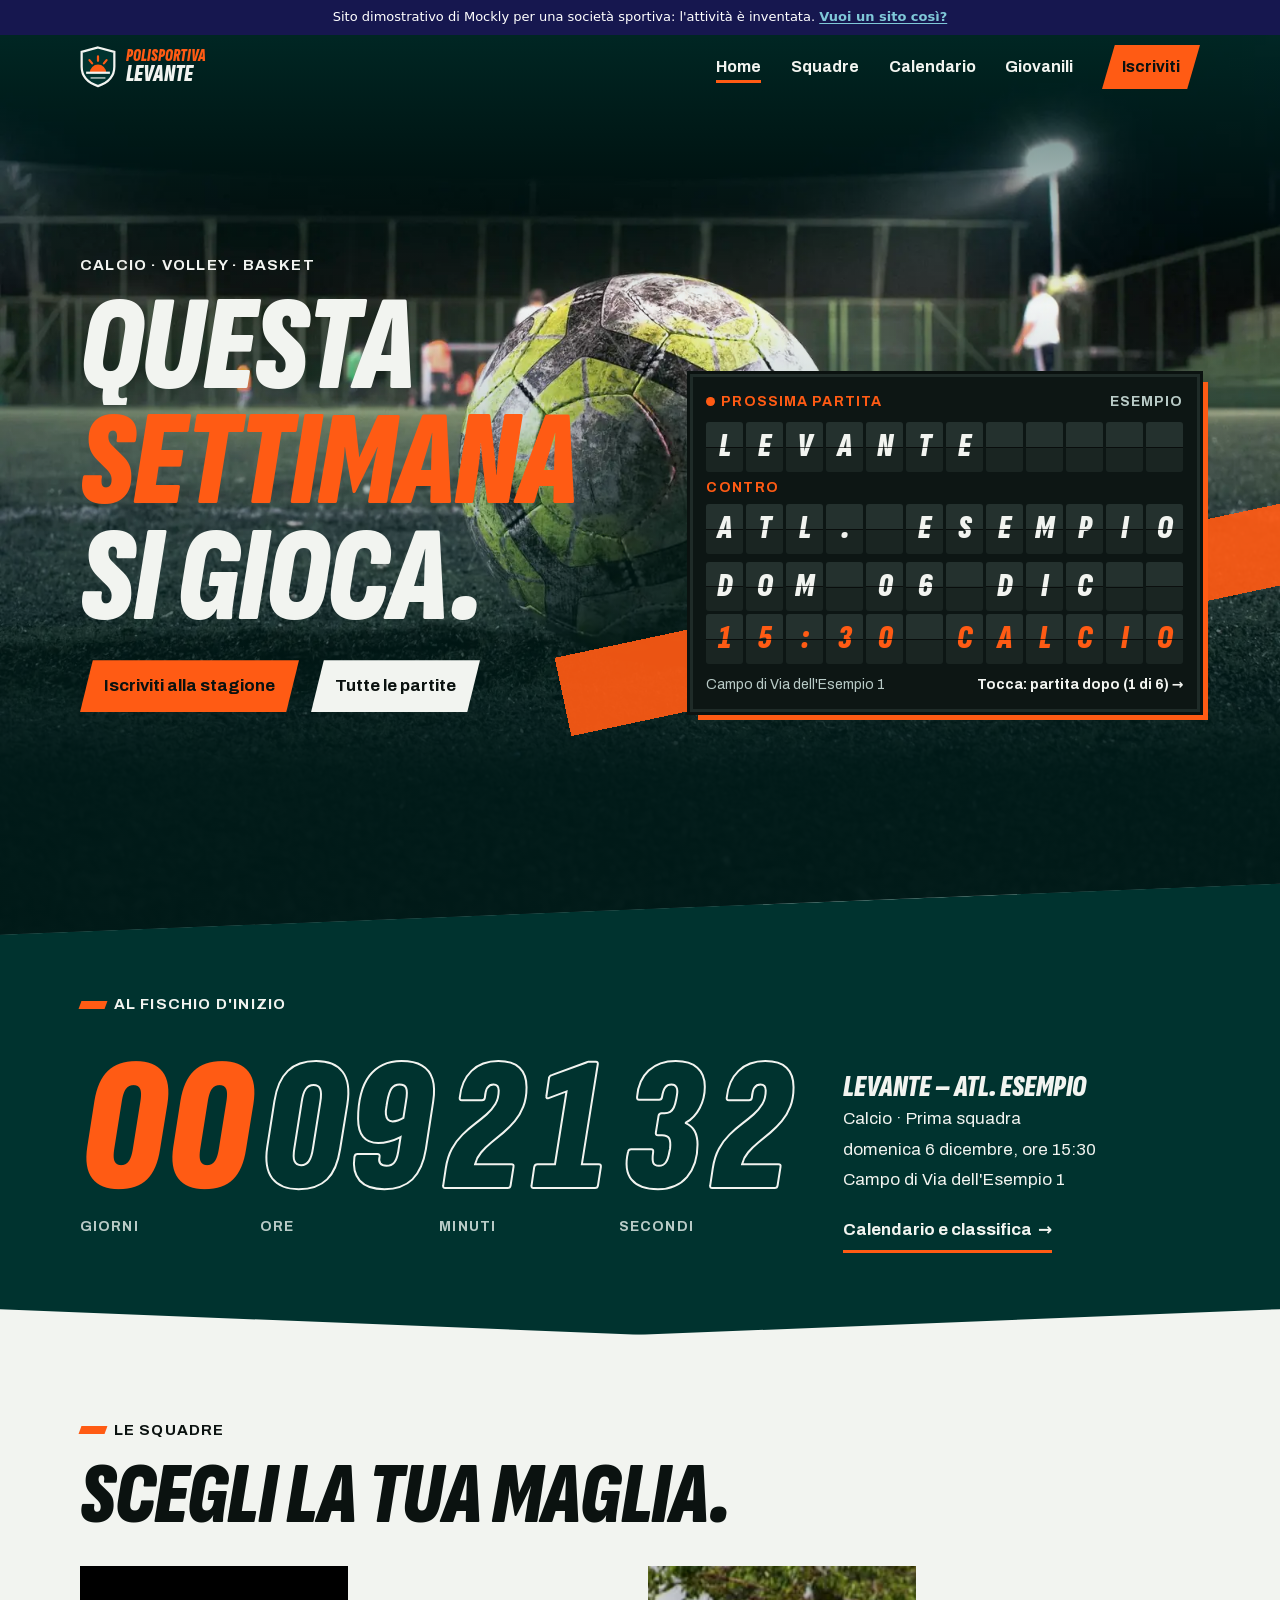
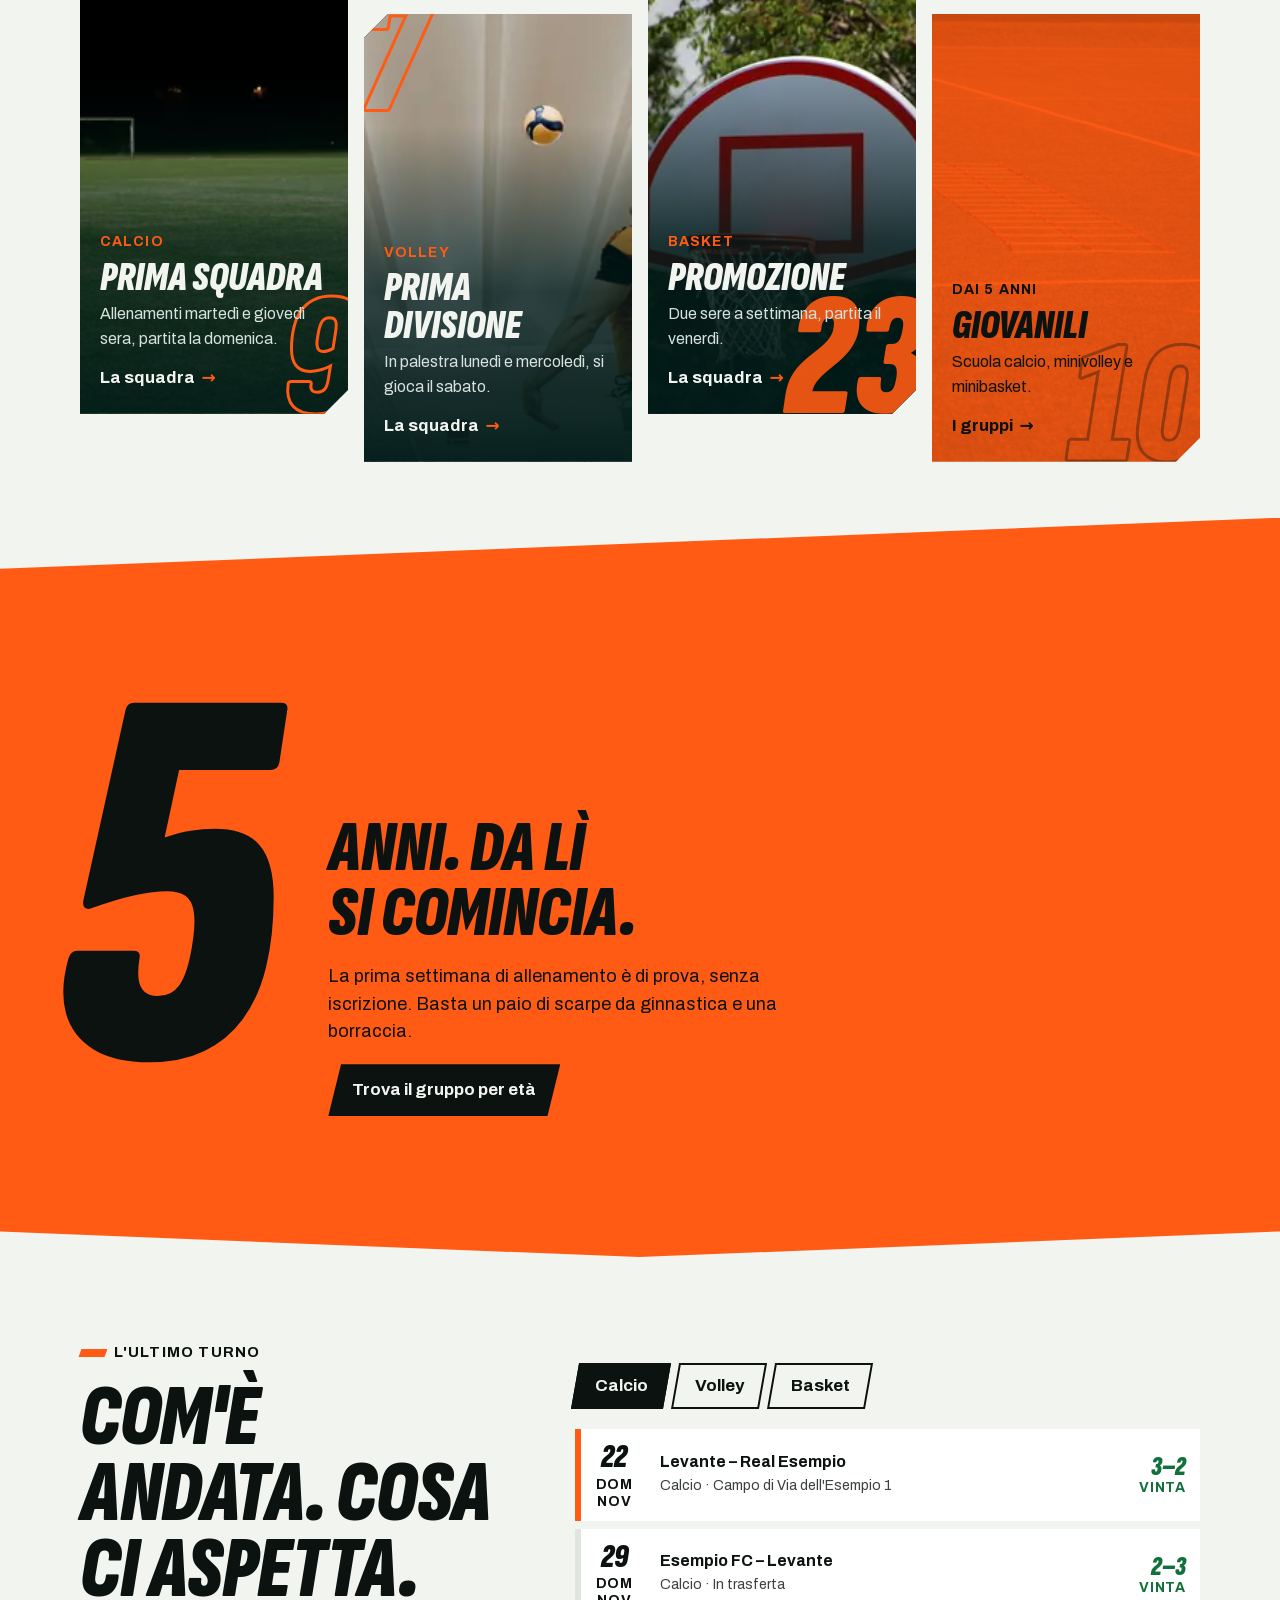
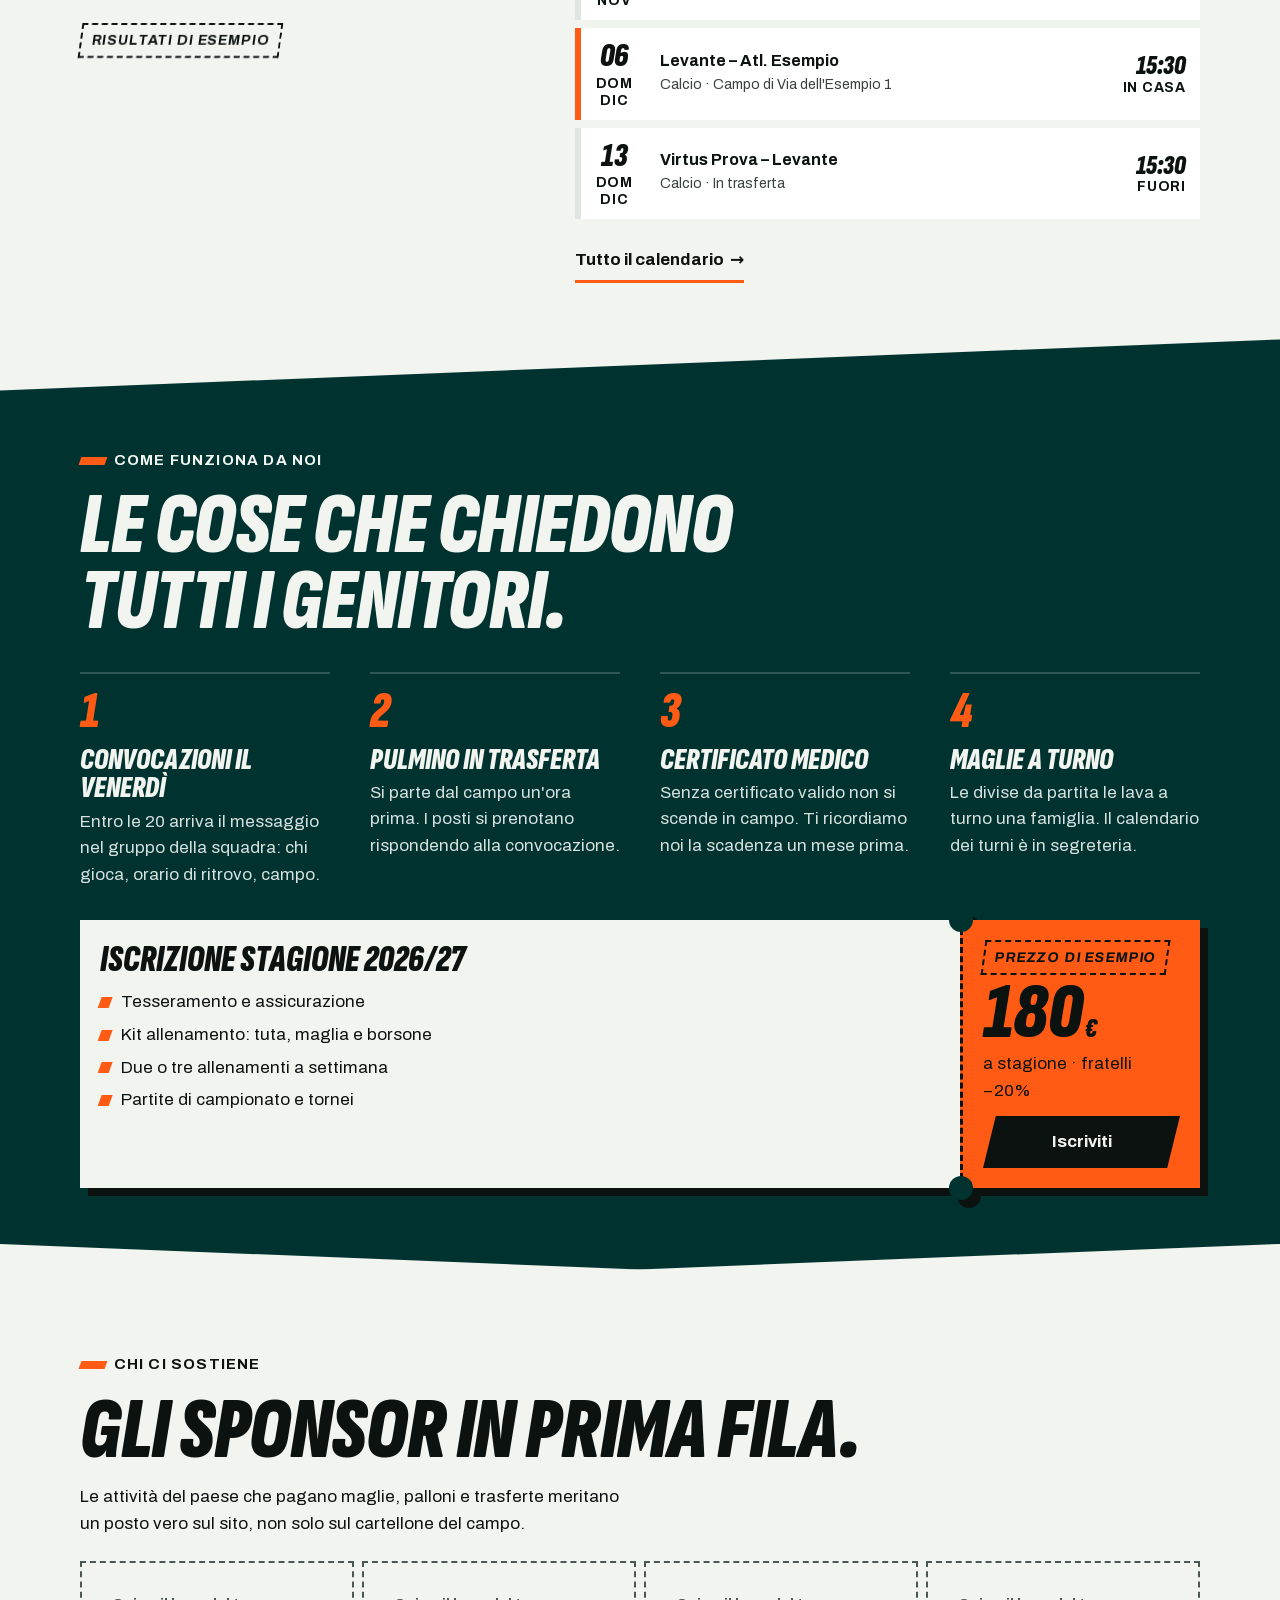
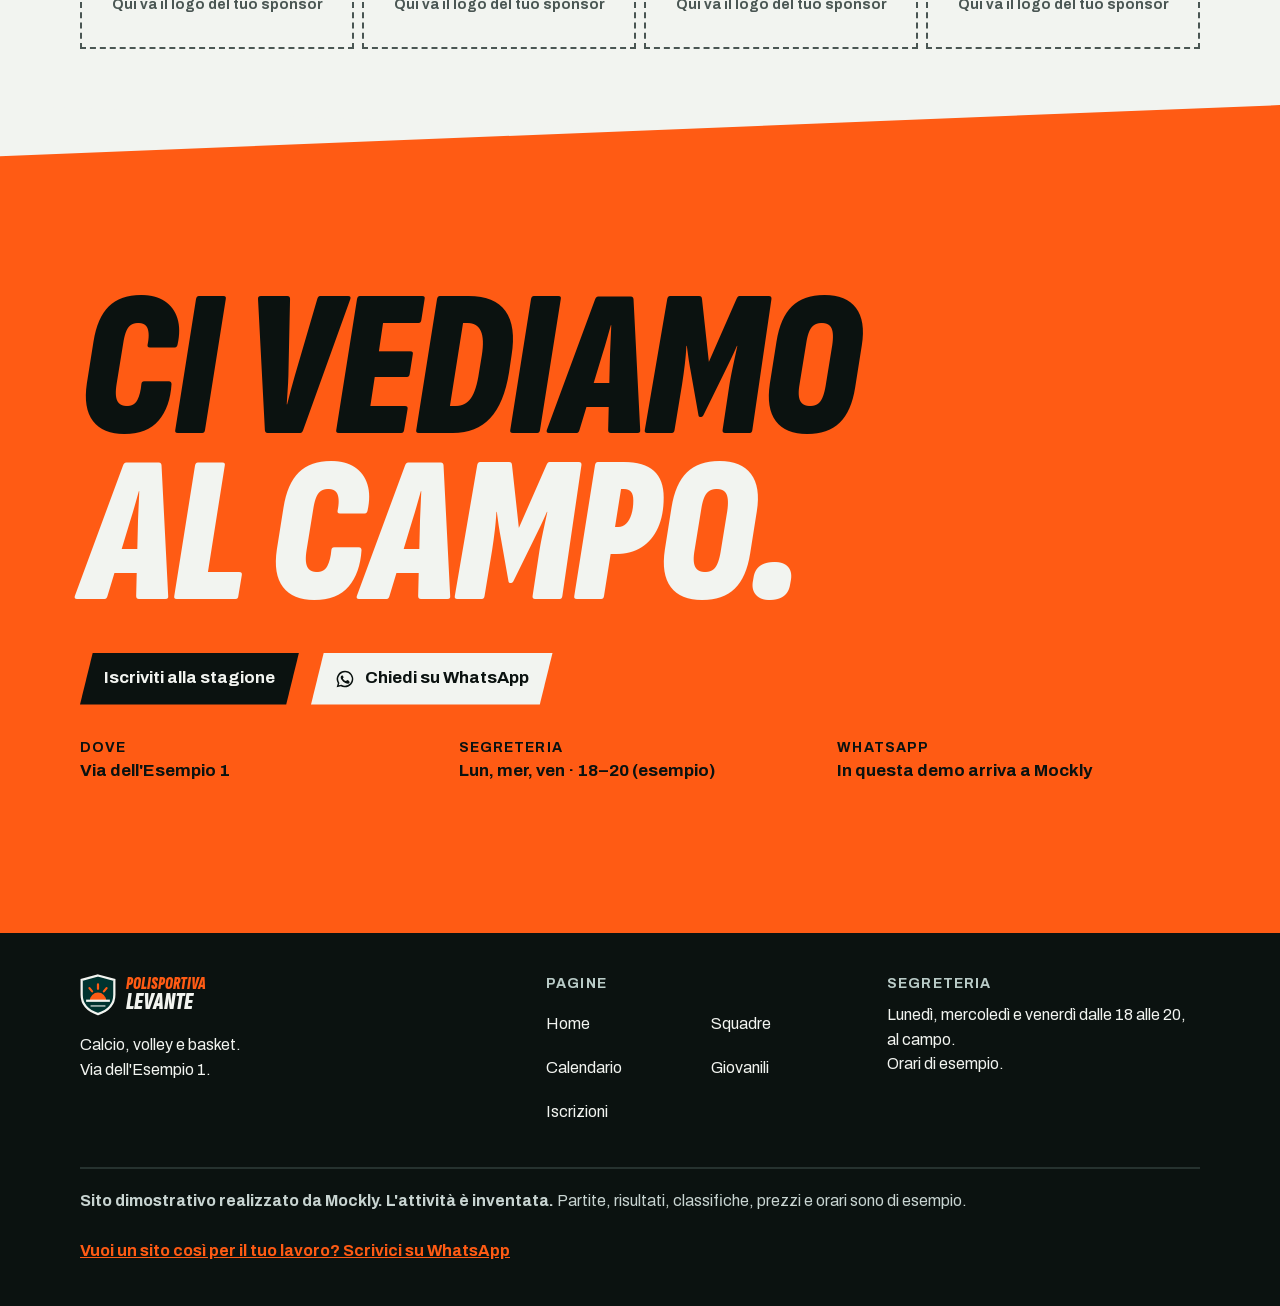
==== commit 240cef36: "Striscia 'Sito dimostrativo di Mockly' in cima a ogni pagina Co-Authored-By: Claude Opus 5.5 <norepl" ====
--- a/index.html
+++ b/index.html
@@ -27,6 +27,10 @@
 <script>document.documentElement.classList.add("js")</script>
 </head>
 <body>
+<!-- Striscia Mockly: dice che questo è un sito dimostrativo -->
+<div class="mockly-demo-bar" role="note"><p>Sito dimostrativo di Mockly per una società sportiva: l'attività è inventata. <a href="https://mockly.it/">Vuoi un sito così?</a></p></div>
+<script>(function(){var b=document.currentScript.previousElementSibling,h=[];function pad(){var c=getComputedStyle(document.body),t=parseFloat(c.paddingTop)||0;b.style.margin="-"+t+"px -"+(parseFloat(c.paddingRight)||0)+"px "+t+"px -"+(parseFloat(c.paddingLeft)||0)+"px";}function find(){pad();h=[].filter.call(document.body.querySelectorAll("*"),function(e){if(e===b||b.contains(e))return false;if(e.hasAttribute("data-mockly-bar"))return true;var s=getComputedStyle(e);if(s.position!=="fixed"||s.top!=="0px")return false;var r=e.getBoundingClientRect();if(r.height>20&&r.height<innerHeight*.5&&r.width>innerWidth*.5){e.setAttribute("data-mockly-bar","");return true;}return false;});move();}function move(){var t=Math.max(0,b.offsetHeight-scrollY)+"px";h.forEach(function(e){e.style.top=t;});}addEventListener("load",find);addEventListener("resize",find);addEventListener("scroll",move,{passive:true});if(document.readyState!=="loading")find();else document.addEventListener("DOMContentLoaded",find);})();</script>
+<style>.mockly-demo-bar{position:relative;z-index:1;margin:0;padding:8px 16px;background:#16174F;color:#fff;font:500 13px/1.45 system-ui,-apple-system,"Segoe UI",Roboto,sans-serif;text-align:center;letter-spacing:0}.mockly-demo-bar p{margin:0;color:inherit;font:inherit}.mockly-demo-bar a{color:#7FC8D8;font-weight:600;text-decoration:underline;text-underline-offset:2px}.mockly-demo-bar a:focus-visible{outline:2px solid #7FC8D8;outline-offset:2px}</style>
 <a class="salta" href="#contenuto">Vai al contenuto</a>
 <header class="testata">
   <div class="contenitore testata__riga">
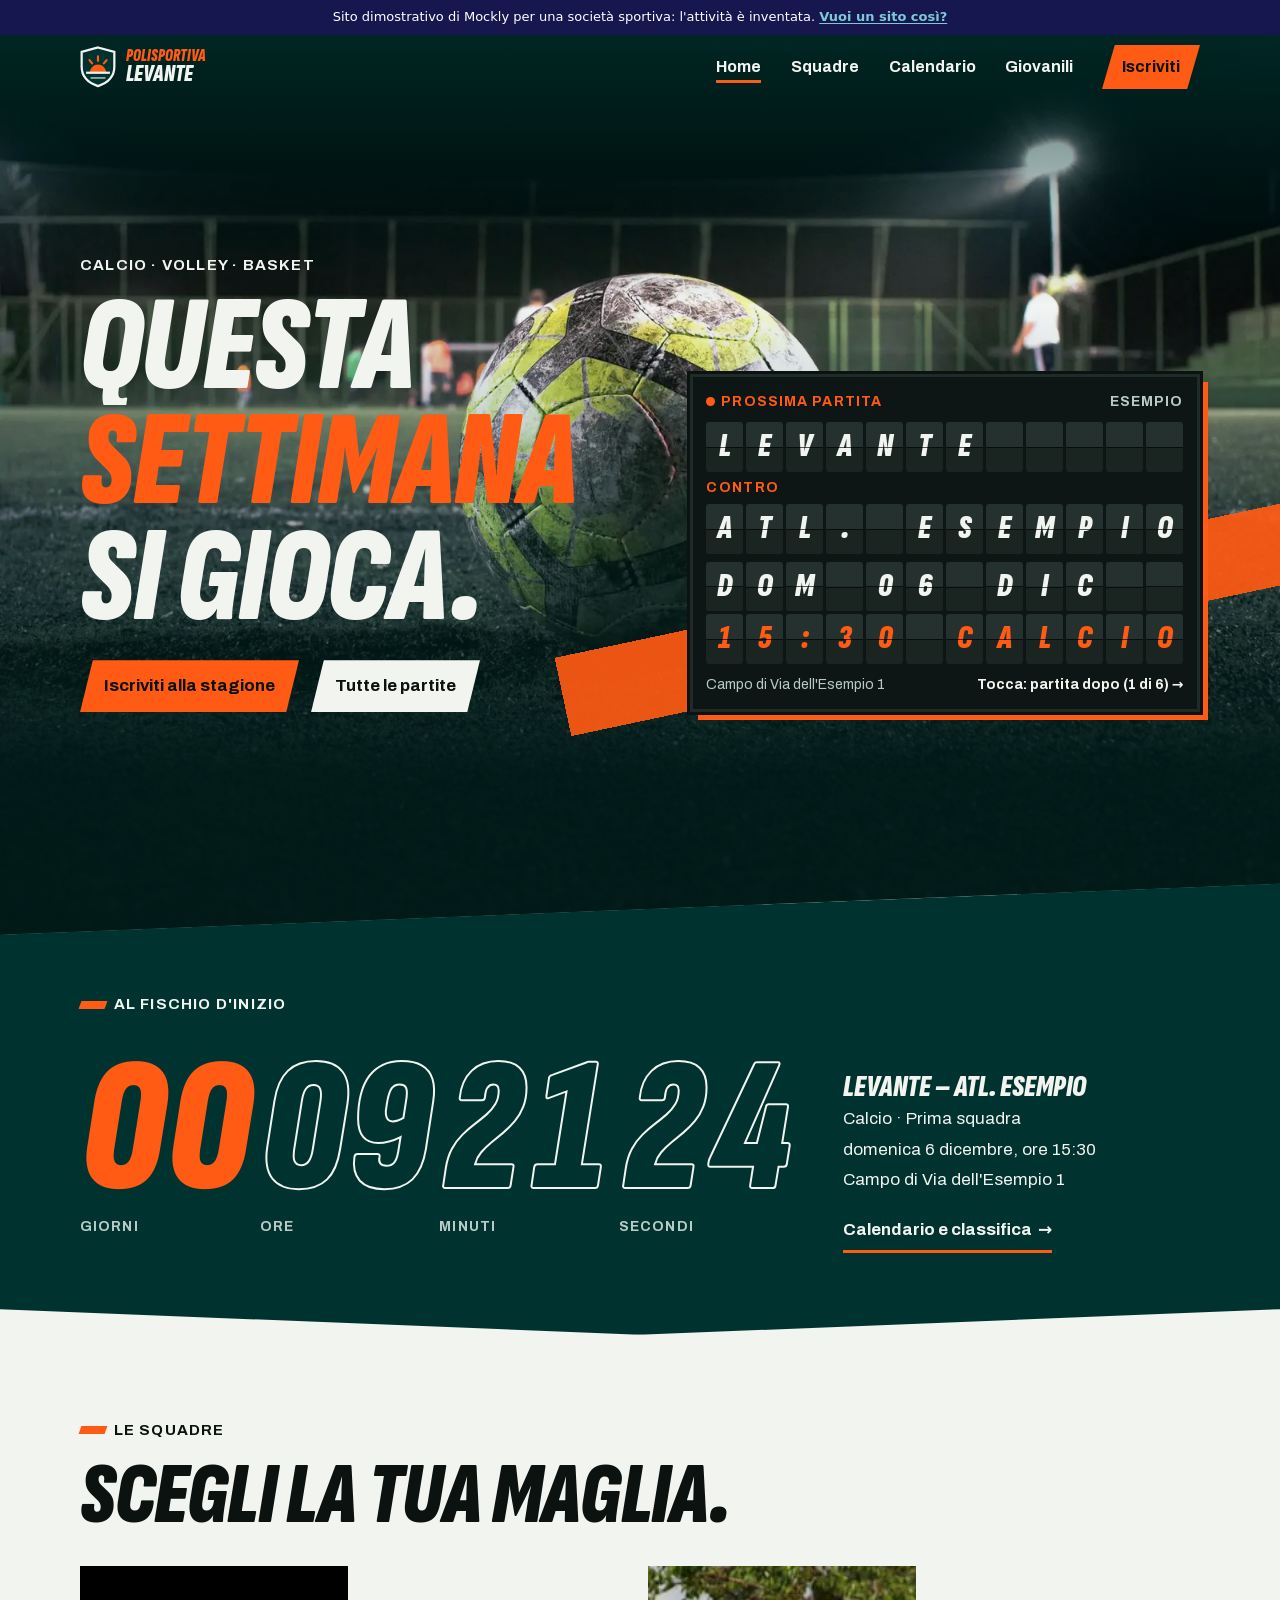
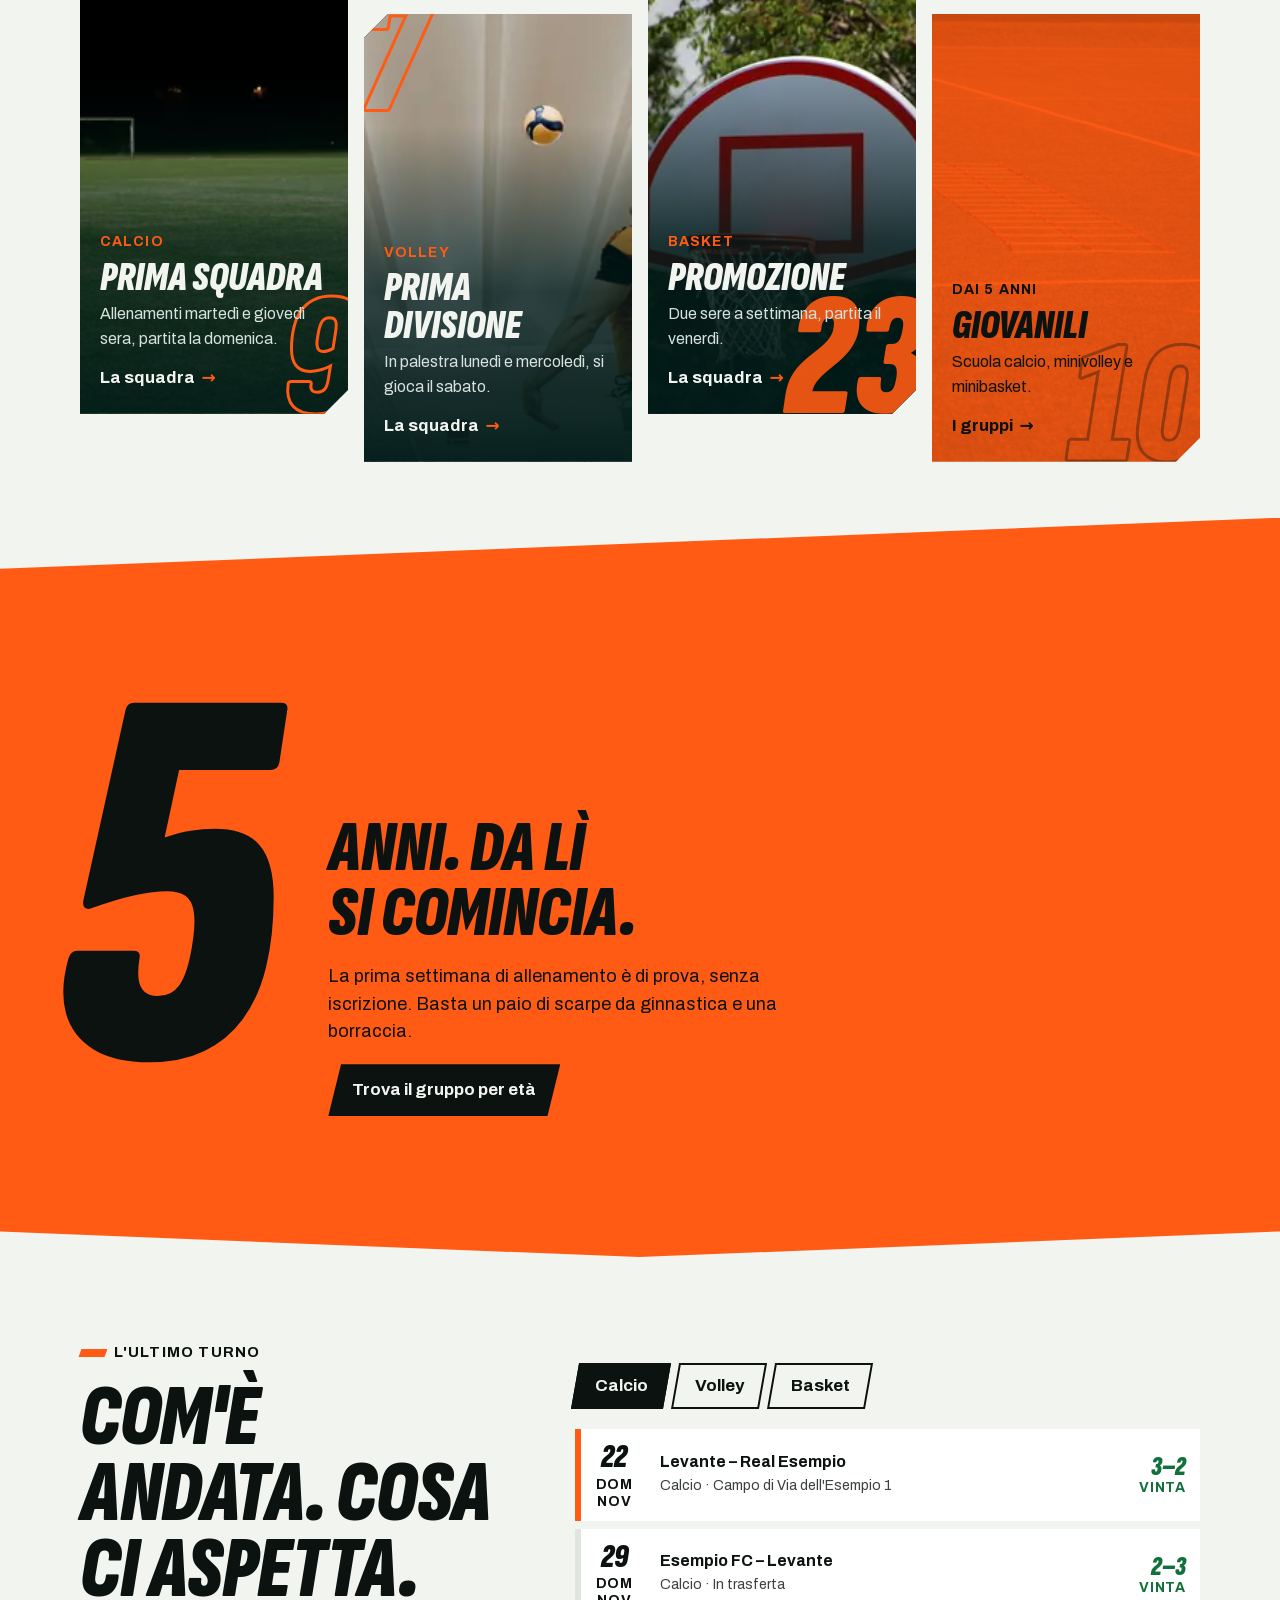
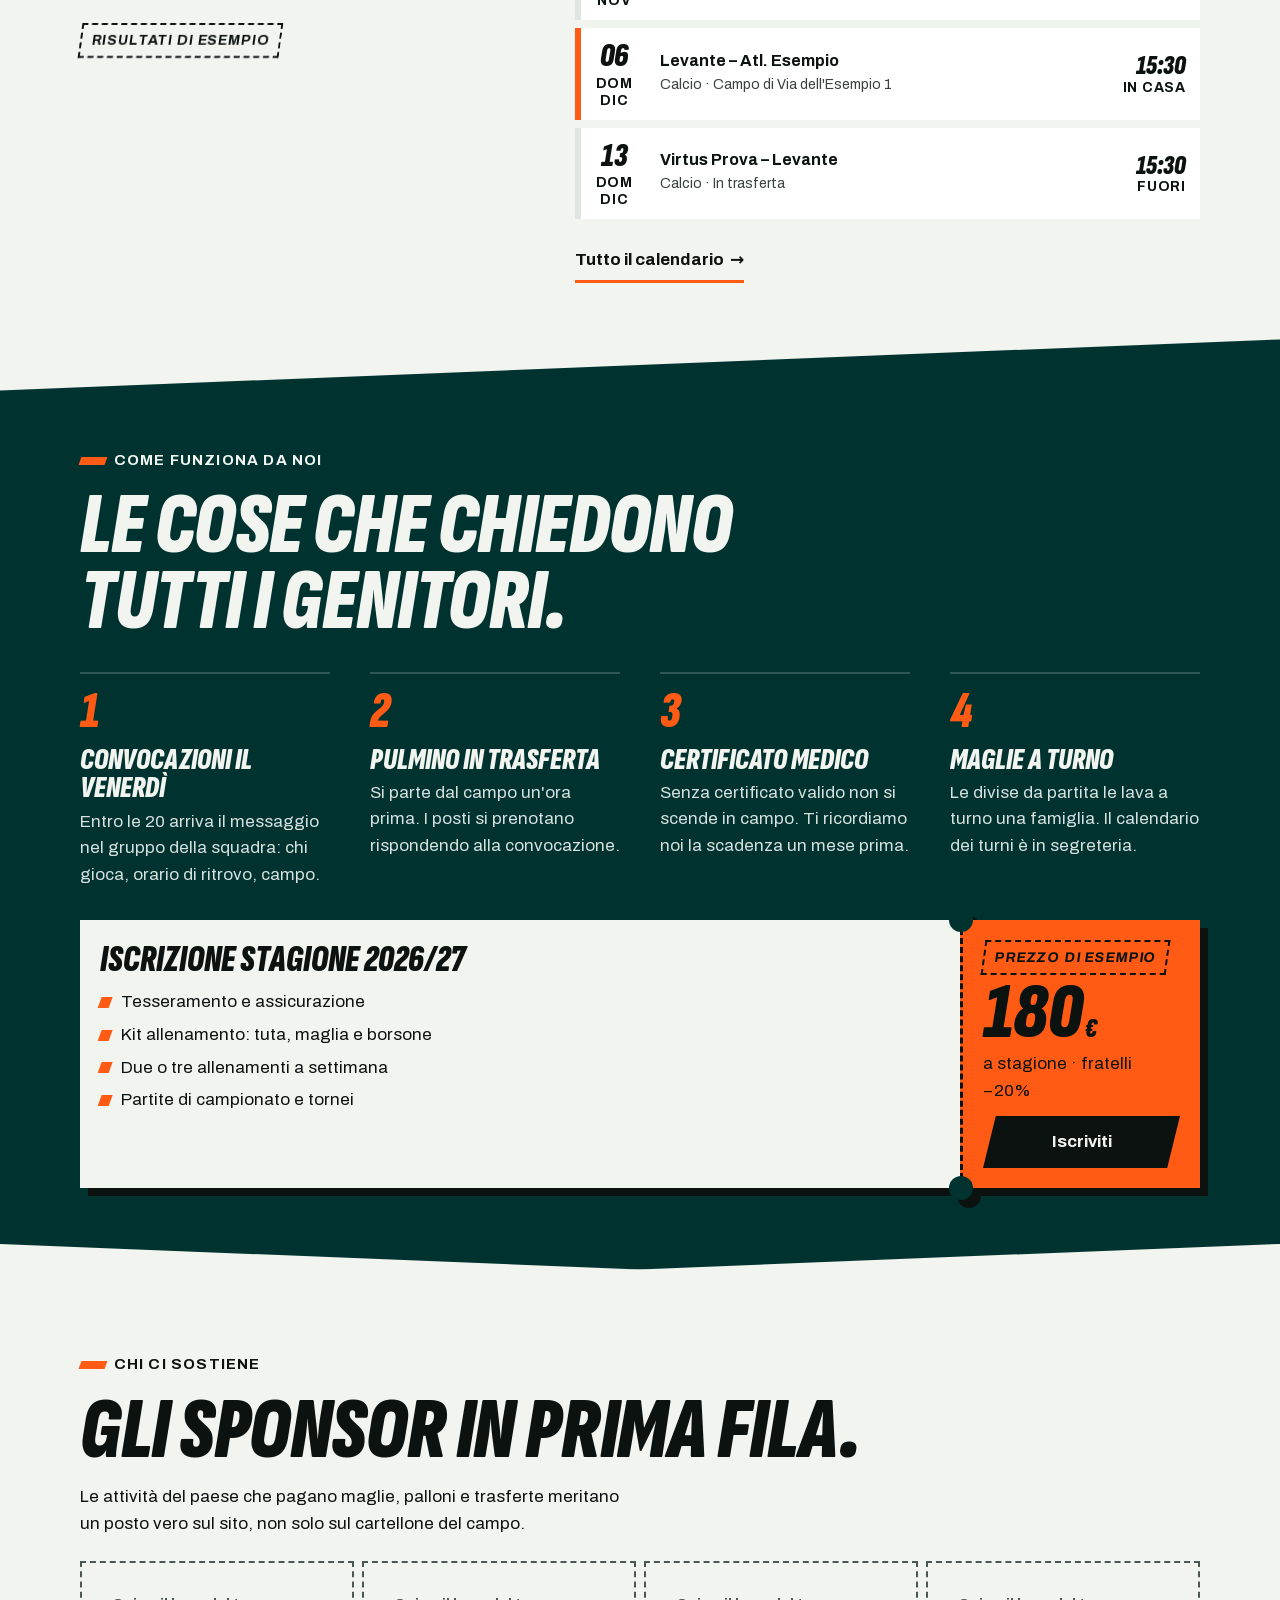
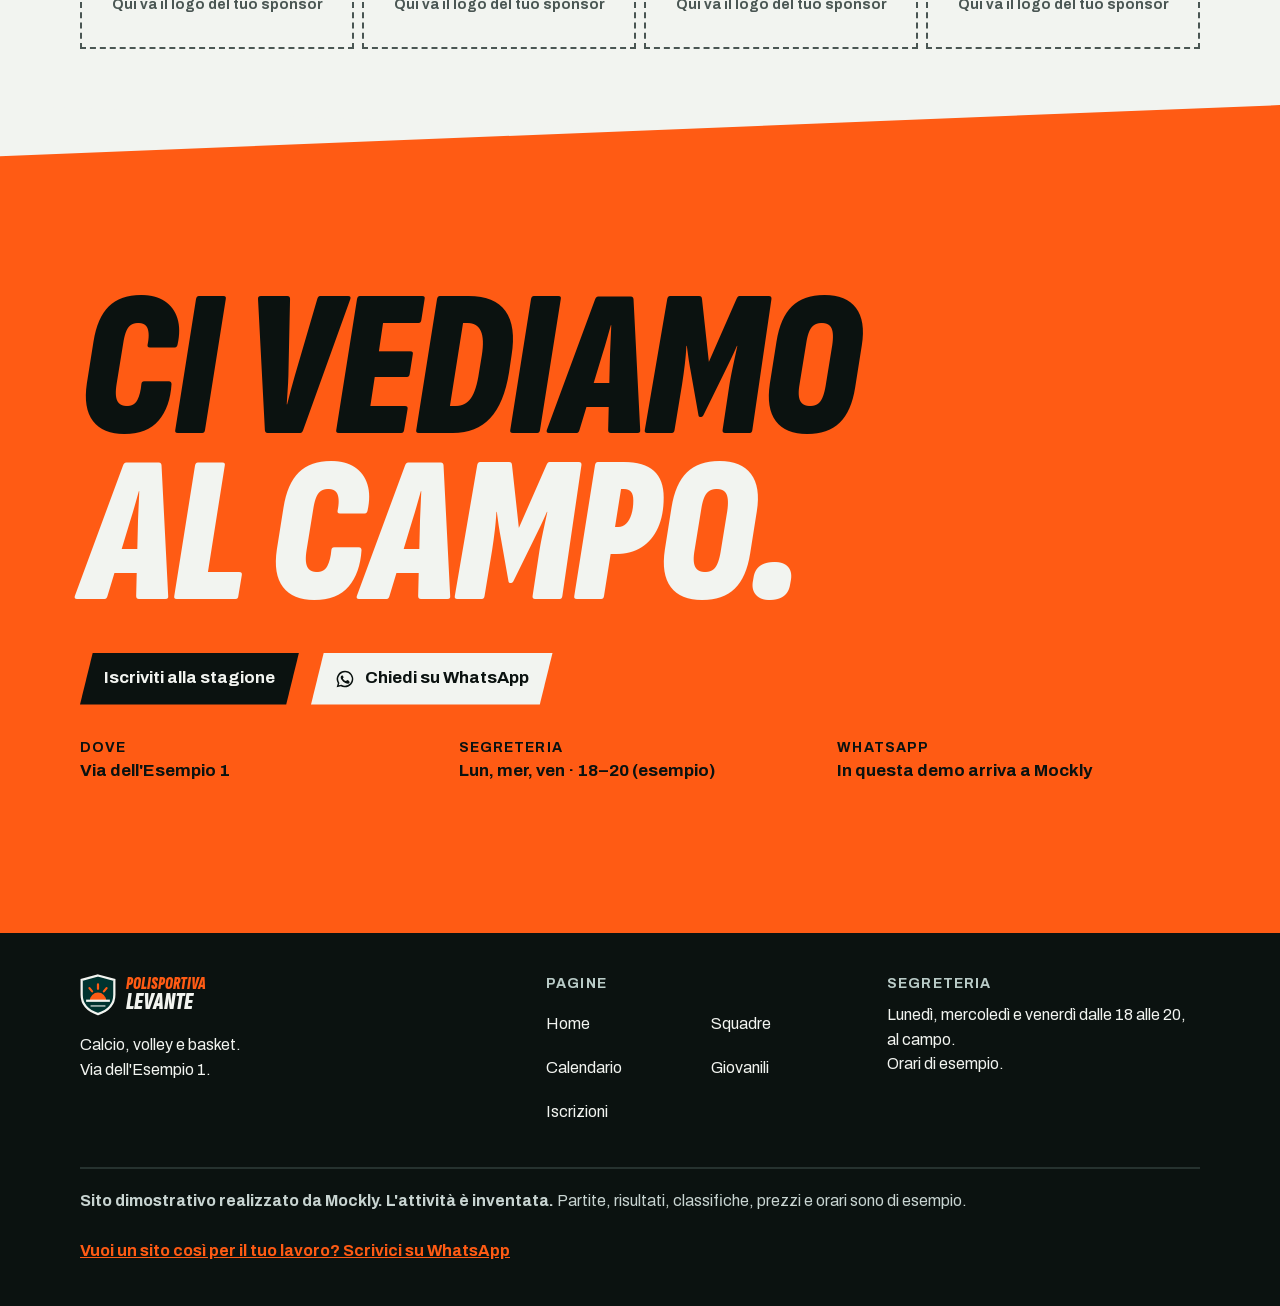
==== commit 66a64f88: "Revisione: leggibilità, telefono, niente recensioni o voti inventati Co-Authored-By: Claude Opus 5.5" ====
--- a/index.html
+++ b/index.html
@@ -23,7 +23,7 @@
 <link rel="preload" href="assets/fonts/sofia-xcond-italic.woff2" as="font" type="font/woff2" crossorigin>
 <link rel="preload" href="assets/fonts/archivo.woff2" as="font" type="font/woff2" crossorigin>
 <link rel="preload" as="image" href="assets/img/palla-notte-800.webp" imagesrcset="assets/img/palla-notte-480.webp 480w, assets/img/palla-notte-800.webp 800w, assets/img/palla-notte-1200.webp 1200w, assets/img/palla-notte-1600.webp 1600w" imagesizes="100vw" fetchpriority="high">
-<link rel="stylesheet" href="styles.css?v=16">
+<link rel="stylesheet" href="styles.css?v=17">
 <script>document.documentElement.classList.add("js")</script>
 </head>
 <body>
--- a/styles.css
+++ b/styles.css
@@ -301,6 +301,7 @@
 /* ---------- Prima schermata (home) ---------- */
 .apertura {
   position: relative;
+  overflow: clip;
   min-height: 100svh;
   display: grid;
   align-content: end;
